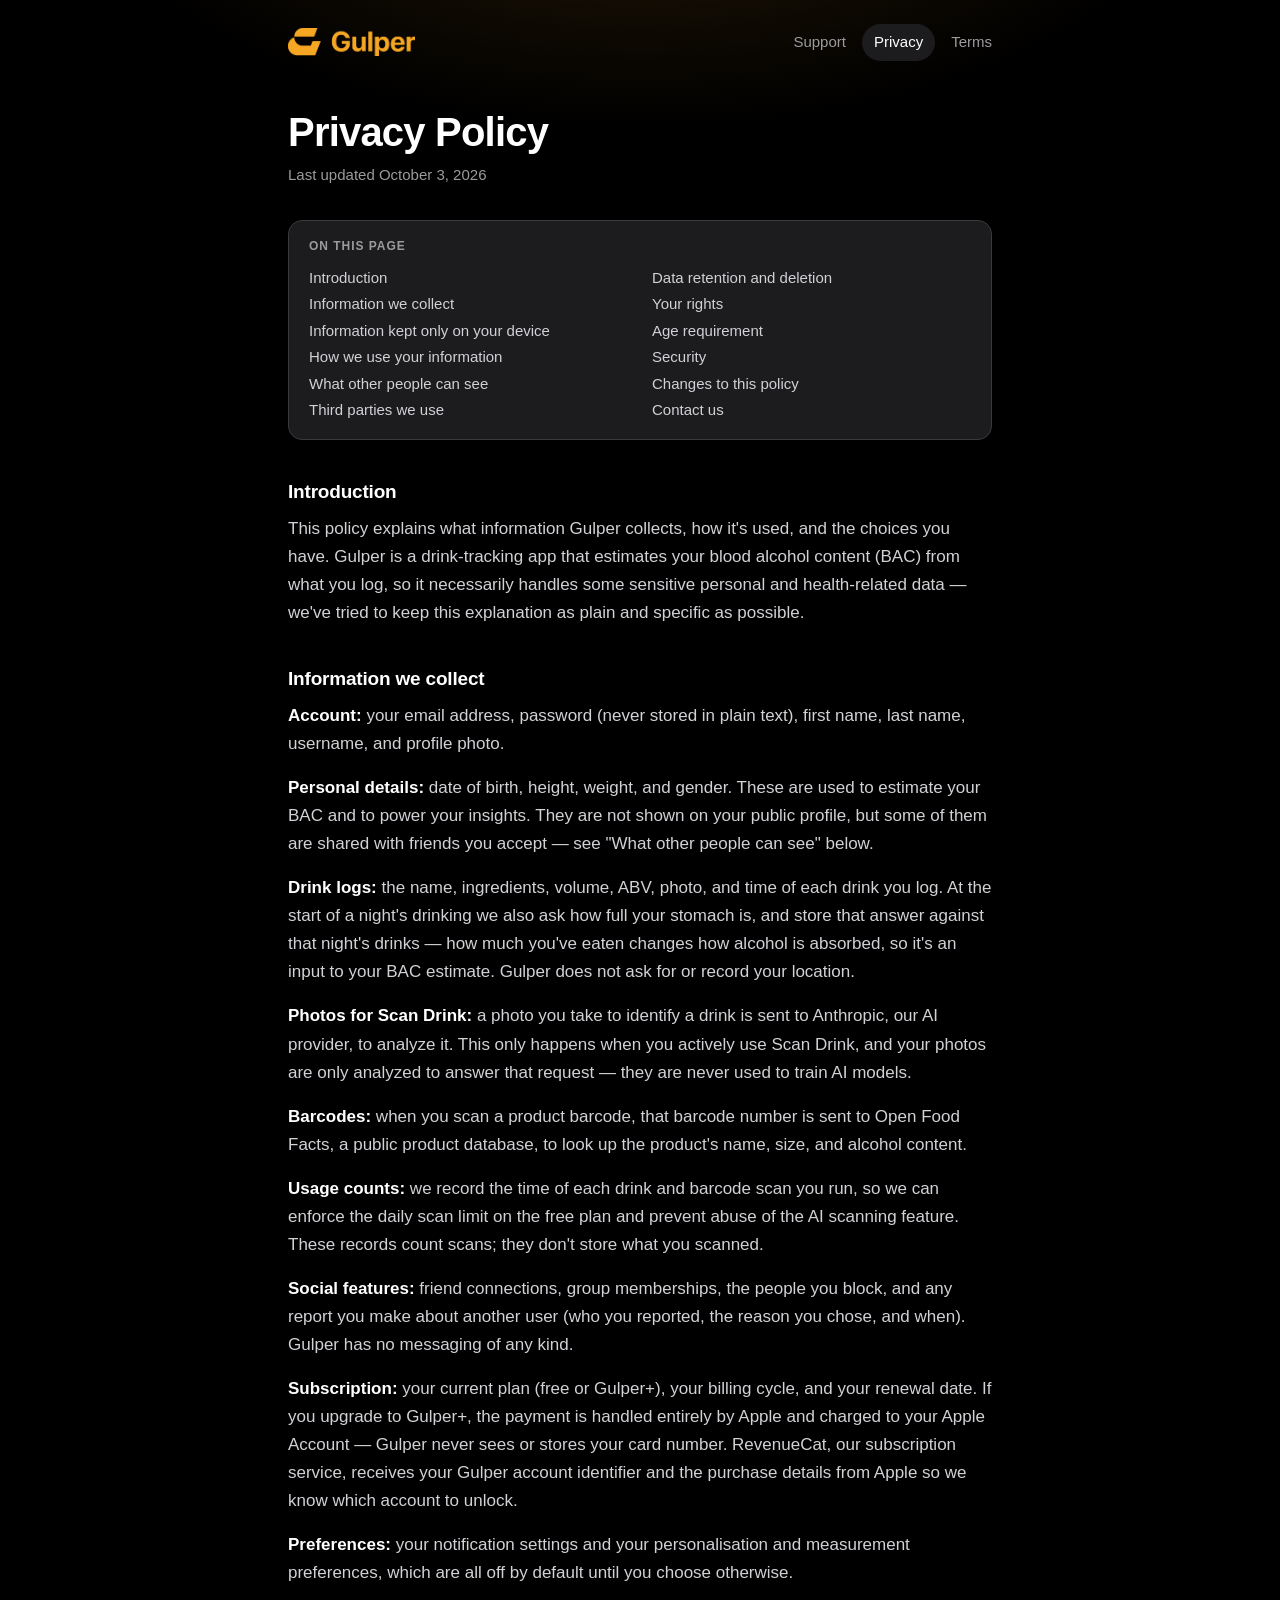
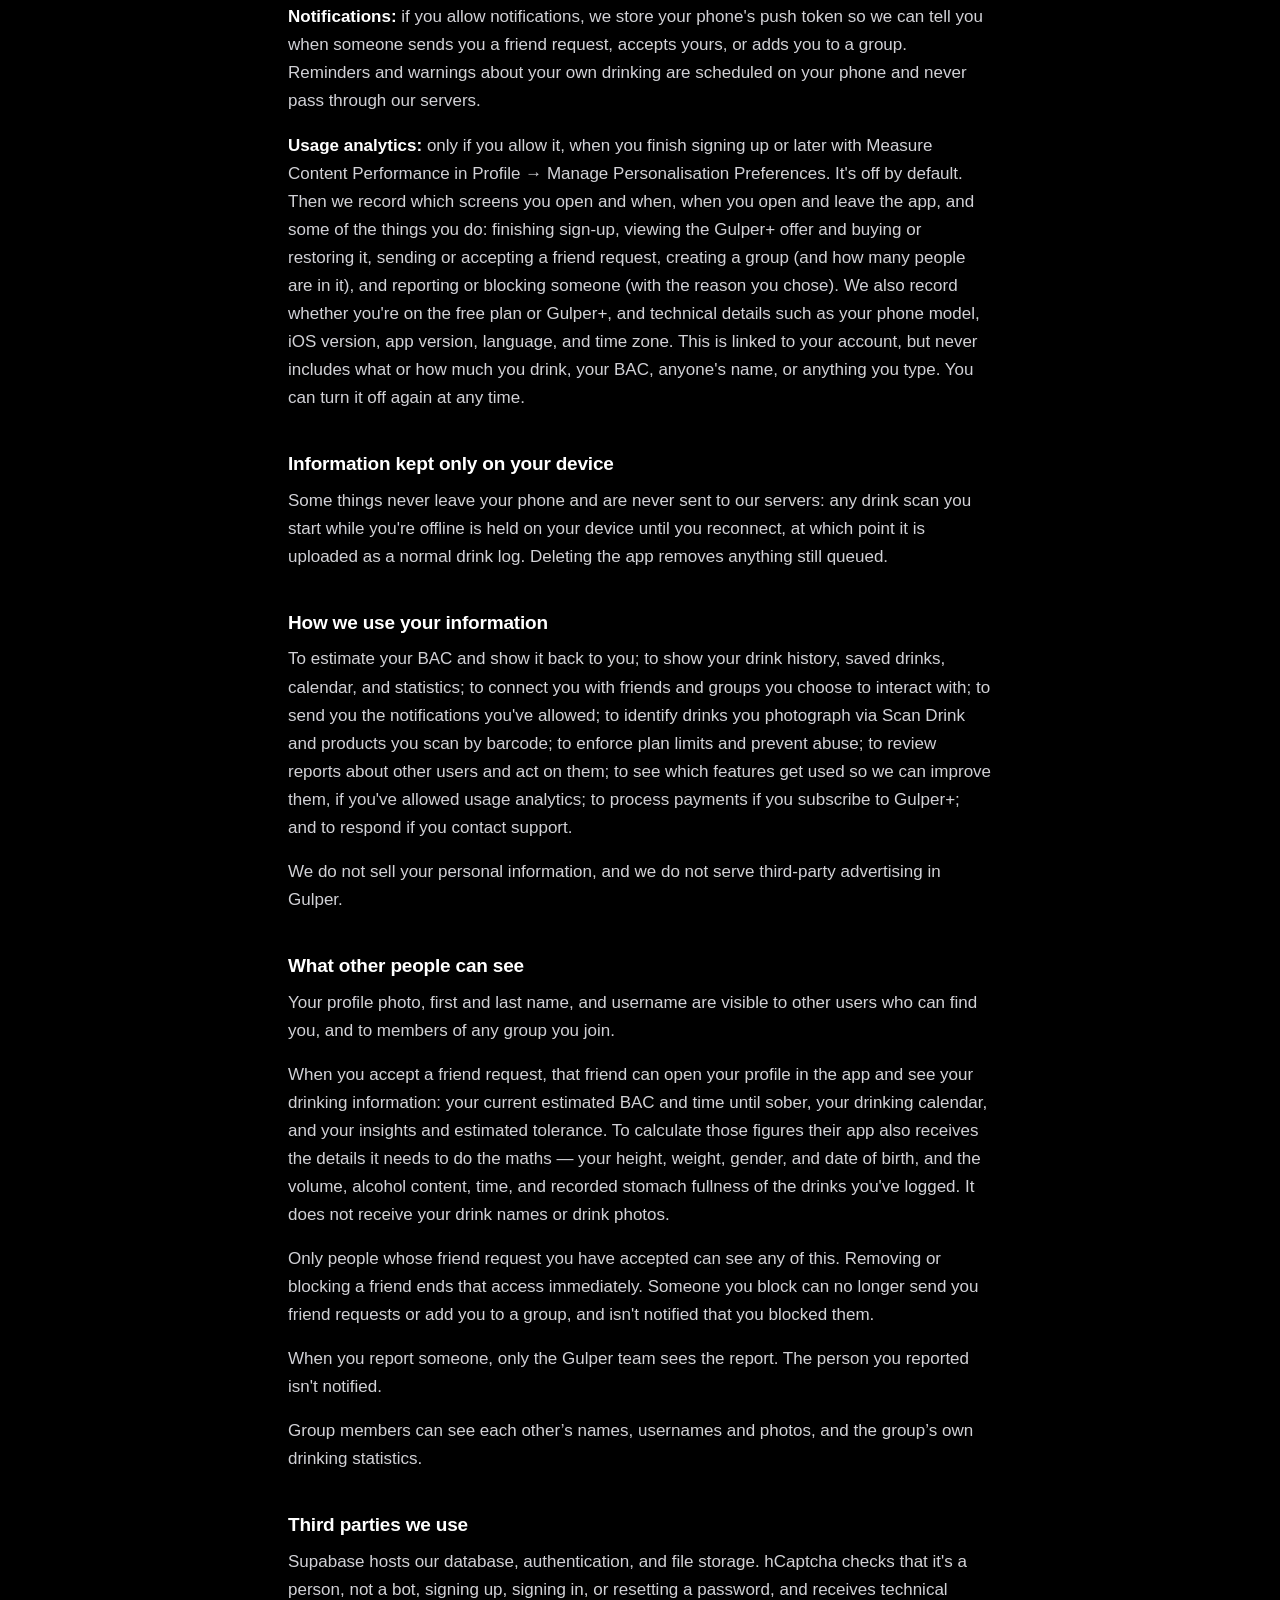
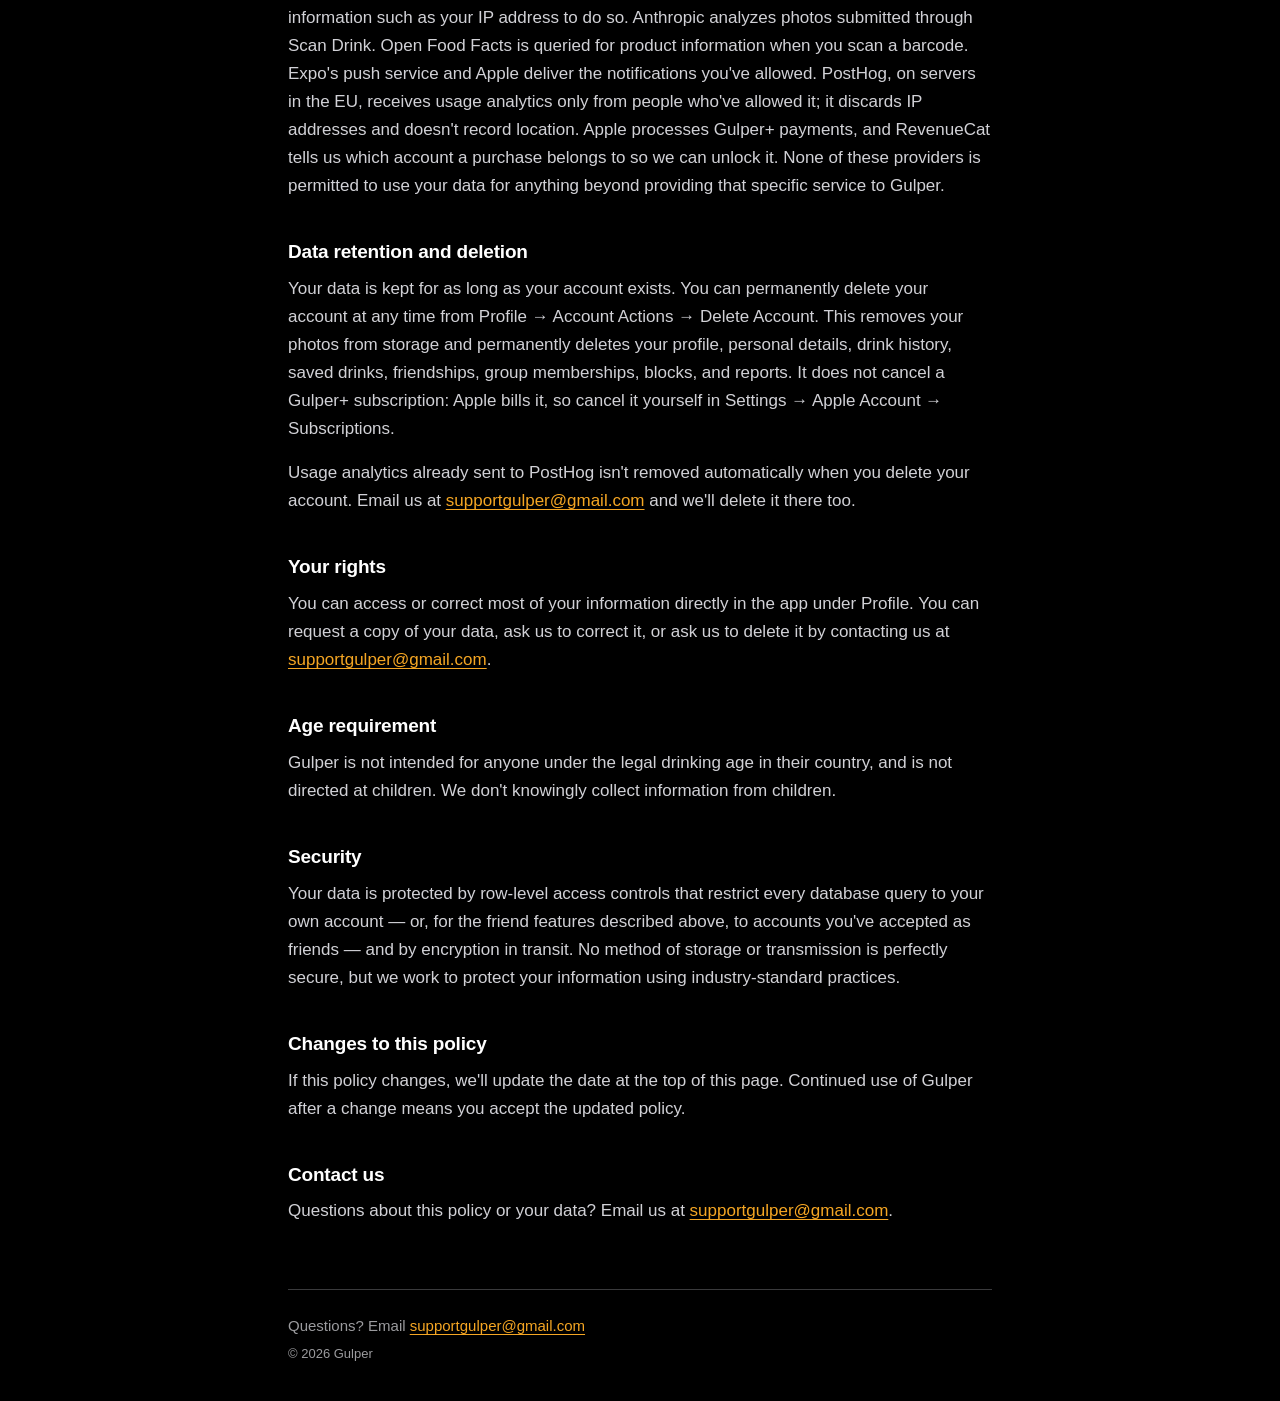
==== privacy/index.html @ 9ceb3e5b "List the usage analytics events in the privacy policy New accounts are now asked once, during sign-u" ====
<!doctype html>
<html lang="en">
<head>
<meta charset="utf-8">
<meta name="viewport" content="width=device-width, initial-scale=1, viewport-fit=cover">
<title>Privacy Policy · Gulper</title>
<meta name="description" content="What Gulper collects, how it's used, who can see it, and the choices you have.">
<meta name="theme-color" content="#000000">
<meta name="color-scheme" content="dark">
<link rel="icon" type="image/png" href="../assets/favicon.png">
<link rel="apple-touch-icon" href="../assets/icon.png">
<link rel="stylesheet" href="../style.css">
</head>
<body>
<header class="site-header">
  <a class="brand" href="../"><img src="../assets/logo-lockup.png" alt="Gulper" width="127" height="28"></a>
  <nav class="site-nav" aria-label="Gulper pages"><a href="../support/">Support</a><a href="../privacy/" aria-current="page">Privacy</a><a href="../terms/">Terms</a></nav>
</header>
<main>
<h1>Privacy Policy</h1>
<p class="updated">Last updated <time datetime="2026-10-03">October 3, 2026</time></p>
<nav class="toc" aria-label="On this page">
  <p class="toc-title">On this page</p>
  <ul>
      <li><a href="#introduction">Introduction</a></li>
      <li><a href="#information-we-collect">Information we collect</a></li>
      <li><a href="#information-kept-only-on-your-device">Information kept only on your device</a></li>
      <li><a href="#how-we-use-your-information">How we use your information</a></li>
      <li><a href="#what-other-people-can-see">What other people can see</a></li>
      <li><a href="#third-parties-we-use">Third parties we use</a></li>
      <li><a href="#data-retention-and-deletion">Data retention and deletion</a></li>
      <li><a href="#your-rights">Your rights</a></li>
      <li><a href="#age-requirement">Age requirement</a></li>
      <li><a href="#security">Security</a></li>
      <li><a href="#changes-to-this-policy">Changes to this policy</a></li>
      <li><a href="#contact-us">Contact us</a></li>
  </ul>
</nav>
<section id="introduction">
  <h2>Introduction</h2>
  <p>This policy explains what information Gulper collects, how it's used, and the choices you have. Gulper is a drink-tracking app that estimates your blood alcohol content (BAC) from what you log, so it necessarily handles some sensitive personal and health-related data — we've tried to keep this explanation as plain and specific as possible.</p>
</section>
<section id="information-we-collect">
  <h2>Information we collect</h2>
  <p><strong>Account:</strong> your email address, password (never stored in plain text), first name, last name, username, and profile photo.</p>
  <p><strong>Personal details:</strong> date of birth, height, weight, and gender. These are used to estimate your BAC and to power your insights. They are not shown on your public profile, but some of them are shared with friends you accept — see &quot;What other people can see&quot; below.</p>
  <p><strong>Drink logs:</strong> the name, ingredients, volume, ABV, photo, and time of each drink you log. At the start of a night's drinking we also ask how full your stomach is, and store that answer against that night's drinks — how much you've eaten changes how alcohol is absorbed, so it's an input to your BAC estimate. Gulper does not ask for or record your location.</p>
  <p><strong>Photos for Scan Drink:</strong> a photo you take to identify a drink is sent to Anthropic, our AI provider, to analyze it. This only happens when you actively use Scan Drink, and your photos are only analyzed to answer that request — they are never used to train AI models.</p>
  <p><strong>Barcodes:</strong> when you scan a product barcode, that barcode number is sent to Open Food Facts, a public product database, to look up the product's name, size, and alcohol content.</p>
  <p><strong>Usage counts:</strong> we record the time of each drink and barcode scan you run, so we can enforce the daily scan limit on the free plan and prevent abuse of the AI scanning feature. These records count scans; they don't store what you scanned.</p>
  <p><strong>Social features:</strong> friend connections, group memberships, the people you block, and any report you make about another user (who you reported, the reason you chose, and when). Gulper has no messaging of any kind.</p>
  <p><strong>Subscription:</strong> your current plan (free or Gulper+), your billing cycle, and your renewal date. If you upgrade to Gulper+, the payment is handled entirely by Apple and charged to your Apple Account — Gulper never sees or stores your card number. RevenueCat, our subscription service, receives your Gulper account identifier and the purchase details from Apple so we know which account to unlock.</p>
  <p><strong>Preferences:</strong> your notification settings and your personalisation and measurement preferences, which are all off by default until you choose otherwise.</p>
  <p><strong>Notifications:</strong> if you allow notifications, we store your phone's push token so we can tell you when someone sends you a friend request, accepts yours, or adds you to a group. Reminders and warnings about your own drinking are scheduled on your phone and never pass through our servers.</p>
  <p><strong>Usage analytics:</strong> only if you allow it, when you finish signing up or later with Measure Content Performance in Profile → Manage Personalisation Preferences. It's off by default. Then we record which screens you open and when, when you open and leave the app, and some of the things you do: finishing sign-up, viewing the Gulper+ offer and buying or restoring it, sending or accepting a friend request, creating a group (and how many people are in it), and reporting or blocking someone (with the reason you chose). We also record whether you're on the free plan or Gulper+, and technical details such as your phone model, iOS version, app version, language, and time zone. This is linked to your account, but never includes what or how much you drink, your BAC, anyone's name, or anything you type. You can turn it off again at any time.</p>
</section>
<section id="information-kept-only-on-your-device">
  <h2>Information kept only on your device</h2>
  <p>Some things never leave your phone and are never sent to our servers: any drink scan you start while you're offline is held on your device until you reconnect, at which point it is uploaded as a normal drink log. Deleting the app removes anything still queued.</p>
</section>
<section id="how-we-use-your-information">
  <h2>How we use your information</h2>
  <p>To estimate your BAC and show it back to you; to show your drink history, saved drinks, calendar, and statistics; to connect you with friends and groups you choose to interact with; to send you the notifications you've allowed; to identify drinks you photograph via Scan Drink and products you scan by barcode; to enforce plan limits and prevent abuse; to review reports about other users and act on them; to see which features get used so we can improve them, if you've allowed usage analytics; to process payments if you subscribe to Gulper+; and to respond if you contact support.</p>
  <p>We do not sell your personal information, and we do not serve third-party advertising in Gulper.</p>
</section>
<section id="what-other-people-can-see">
  <h2>What other people can see</h2>
  <p>Your profile photo, first and last name, and username are visible to other users who can find you, and to members of any group you join.</p>
  <p>When you accept a friend request, that friend can open your profile in the app and see your drinking information: your current estimated BAC and time until sober, your drinking calendar, and your insights and estimated tolerance. To calculate those figures their app also receives the details it needs to do the maths — your height, weight, gender, and date of birth, and the volume, alcohol content, time, and recorded stomach fullness of the drinks you've logged. It does not receive your drink names or drink photos.</p>
  <p>Only people whose friend request you have accepted can see any of this. Removing or blocking a friend ends that access immediately. Someone you block can no longer send you friend requests or add you to a group, and isn't notified that you blocked them.</p>
  <p>When you report someone, only the Gulper team sees the report. The person you reported isn't notified.</p>
  <p>Group members can see each other’s names, usernames and photos, and the group’s own drinking statistics.</p>
</section>
<section id="third-parties-we-use">
  <h2>Third parties we use</h2>
  <p>Supabase hosts our database, authentication, and file storage. hCaptcha checks that it's a person, not a bot, signing up, signing in, or resetting a password, and receives technical information such as your IP address to do so. Anthropic analyzes photos submitted through Scan Drink. Open Food Facts is queried for product information when you scan a barcode. Expo's push service and Apple deliver the notifications you've allowed. PostHog, on servers in the EU, receives usage analytics only from people who've allowed it; it discards IP addresses and doesn't record location. Apple processes Gulper+ payments, and RevenueCat tells us which account a purchase belongs to so we can unlock it. None of these providers is permitted to use your data for anything beyond providing that specific service to Gulper.</p>
</section>
<section id="data-retention-and-deletion">
  <h2>Data retention and deletion</h2>
  <p>Your data is kept for as long as your account exists. You can permanently delete your account at any time from Profile → Account Actions → Delete Account. This removes your photos from storage and permanently deletes your profile, personal details, drink history, saved drinks, friendships, group memberships, blocks, and reports. It does not cancel a Gulper+ subscription: Apple bills it, so cancel it yourself in Settings → Apple Account → Subscriptions.</p>
  <p>Usage analytics already sent to PostHog isn't removed automatically when you delete your account. Email us at <a href="mailto:supportgulper@gmail.com">supportgulper@gmail.com</a> and we'll delete it there too.</p>
</section>
<section id="your-rights">
  <h2>Your rights</h2>
  <p>You can access or correct most of your information directly in the app under Profile. You can request a copy of your data, ask us to correct it, or ask us to delete it by contacting us at <a href="mailto:supportgulper@gmail.com">supportgulper@gmail.com</a>.</p>
</section>
<section id="age-requirement">
  <h2>Age requirement</h2>
  <p>Gulper is not intended for anyone under the legal drinking age in their country, and is not directed at children. We don't knowingly collect information from children.</p>
</section>
<section id="security">
  <h2>Security</h2>
  <p>Your data is protected by row-level access controls that restrict every database query to your own account — or, for the friend features described above, to accounts you've accepted as friends — and by encryption in transit. No method of storage or transmission is perfectly secure, but we work to protect your information using industry-standard practices.</p>
</section>
<section id="changes-to-this-policy">
  <h2>Changes to this policy</h2>
  <p>If this policy changes, we'll update the date at the top of this page. Continued use of Gulper after a change means you accept the updated policy.</p>
</section>
<section id="contact-us">
  <h2>Contact us</h2>
  <p>Questions about this policy or your data? Email us at <a href="mailto:supportgulper@gmail.com">supportgulper@gmail.com</a>.</p>
</section>
</main>
<footer class="site-footer">
  <p>Questions? Email <a href="mailto:supportgulper@gmail.com">supportgulper@gmail.com</a></p>
  <p class="fine">© 2026 Gulper</p>
</footer>
</body>
</html>
---- style.css ----
/* Gulper's palette, from src/theme/colors.ts. Dark only, like the app. */
:root {
  color-scheme: dark;
  --bg: #000000;
  --surface: #1c1c1e;
  --border: #3a3a3c;
  --text: #ffffff;
  --body: #d1d1d6;
  --muted: #9b9b9e;
  --accent: #f5a623;
  --accent-pressed: #db9012;
  --on-accent: #000000;
  --glow: rgba(245, 166, 35, 0.16);
  --radius: 14px;
  --sans: -apple-system, BlinkMacSystemFont, "SF Pro Text", "Segoe UI", Roboto, "Helvetica Neue", Arial, sans-serif;
}

*, *::before, *::after { box-sizing: border-box; }

html { -webkit-text-size-adjust: 100%; scroll-padding-top: 1.5rem; }

body {
  margin: 0;
  padding-inline: max(20px, env(safe-area-inset-left)) max(20px, env(safe-area-inset-right));
  background: radial-gradient(52rem 26rem at 50% -10rem, var(--glow), transparent 70%) no-repeat, var(--bg);
  color: var(--body);
  font-family: var(--sans);
  font-size: 1.0625rem;
  line-height: 1.65;
}

.site-header, main, .site-footer { max-width: 44rem; margin-inline: auto; }

.site-header {
  display: flex;
  flex-wrap: wrap;
  align-items: center;
  justify-content: space-between;
  gap: 0.75rem 1.5rem;
  padding-block: max(1.5rem, env(safe-area-inset-top)) 1rem;
}
.brand { display: inline-flex; border-radius: 6px; }
.brand img { display: block; height: 28px; width: auto; }
/* Pulled out by the links' own padding, so their text lines up with the
   logo when the menu wraps under it, and with the right edge when it doesn't. */
.site-nav { display: flex; gap: 0.25rem; margin-inline: -0.75rem; }
.site-nav a {
  color: var(--muted);
  font-size: 0.9375rem;
  font-weight: 500;
  text-decoration: none;
  padding: 0.375rem 0.75rem;
  border-radius: 999px;
}
.site-nav a:hover { color: var(--text); }
.site-nav a[aria-current="page"] { color: var(--text); background: var(--surface); }

main { padding-block: 2rem 3rem; }

h1, h2 { color: var(--text); text-wrap: balance; }
h1 { font-size: clamp(2rem, 7vw, 2.5rem); line-height: 1.15; letter-spacing: -0.02em; font-weight: 700; margin: 0 0 0.5rem; }
h2 { font-size: 1.1875rem; line-height: 1.3; letter-spacing: -0.01em; font-weight: 650; margin: 2.5rem 0 0.625rem; }
p { margin: 0 0 1rem; }
strong { color: var(--text); font-weight: 600; }
a { color: var(--accent); text-decoration-thickness: 1px; text-underline-offset: 0.18em; }
a:hover { text-decoration-thickness: 2px; }
:focus-visible { outline: 2px solid var(--accent); outline-offset: 3px; border-radius: 6px; }

.updated, .intro { color: var(--muted); font-size: 0.9375rem; margin-bottom: 2rem; }
.intro { font-size: 1.0625rem; margin-bottom: 0; }

.toc {
  background: var(--surface);
  border: 1px solid var(--border);
  border-radius: var(--radius);
  padding: 1rem 1.25rem;
}
.toc-title {
  color: var(--muted);
  font-size: 0.75rem;
  font-weight: 600;
  letter-spacing: 0.08em;
  text-transform: uppercase;
  margin: 0 0 0.5rem;
}
.toc ul { list-style: none; margin: 0; padding: 0; columns: 2 14rem; column-gap: 1.5rem; }
.toc li { break-inside: avoid; padding-block: 0.15rem; font-size: 0.9375rem; line-height: 1.45; }
.toc a { color: var(--body); text-decoration: none; }
.toc a:hover { color: var(--accent); }

.contact {
  display: flex;
  flex-wrap: wrap;
  align-items: center;
  justify-content: space-between;
  gap: 1rem;
  background: var(--surface);
  border: 1px solid var(--border);
  border-radius: var(--radius);
  padding: 1.25rem;
  margin-block: 1.5rem 0.5rem;
}
.contact p { margin: 0; overflow-wrap: anywhere; }
.contact-hint { color: var(--muted); font-size: 0.9375rem; }
.button {
  display: inline-block;
  background: var(--accent);
  color: var(--on-accent);
  font-weight: 600;
  text-decoration: none;
  padding: 0.75rem 1.5rem;
  border-radius: 999px;
}
.button:hover { background: var(--accent-pressed); }

.home { padding-top: 1.5rem; }
.app-icon {
  display: block;
  width: 88px;
  height: 88px;
  border-radius: 20px;
  margin-bottom: 1.25rem;
  box-shadow: 0 0 0 1px var(--border), 0 16px 48px -16px rgba(245, 166, 35, 0.5);
}
.lede { font-size: 1.1875rem; max-width: 32rem; margin-bottom: 2rem; }
.cards { list-style: none; margin: 0; padding: 0; display: grid; gap: 0.75rem; }
.cards a {
  display: flex;
  align-items: center;
  justify-content: space-between;
  gap: 1rem;
  background: var(--surface);
  border: 1px solid var(--border);
  border-radius: var(--radius);
  padding: 1rem 1.25rem;
  text-decoration: none;
}
.cards a:hover { border-color: var(--accent); }
.card-title { display: block; color: var(--text); font-weight: 600; }
.card-text { display: block; color: var(--muted); font-size: 0.9375rem; }
.chevron { color: var(--muted); font-size: 1.5rem; line-height: 1; }

.site-footer {
  border-top: 1px solid var(--border);
  color: var(--muted);
  font-size: 0.9375rem;
  padding-block: 1.5rem max(2rem, env(safe-area-inset-bottom));
}
.site-footer p { margin: 0 0 0.25rem; }
.fine { font-size: 0.8125rem; }

@media print {
  body { background: #fff; color: #000; }
  .site-nav, .toc, .button { display: none; }
  h1, h2, strong { color: #000; }
  a { color: #000; }
}
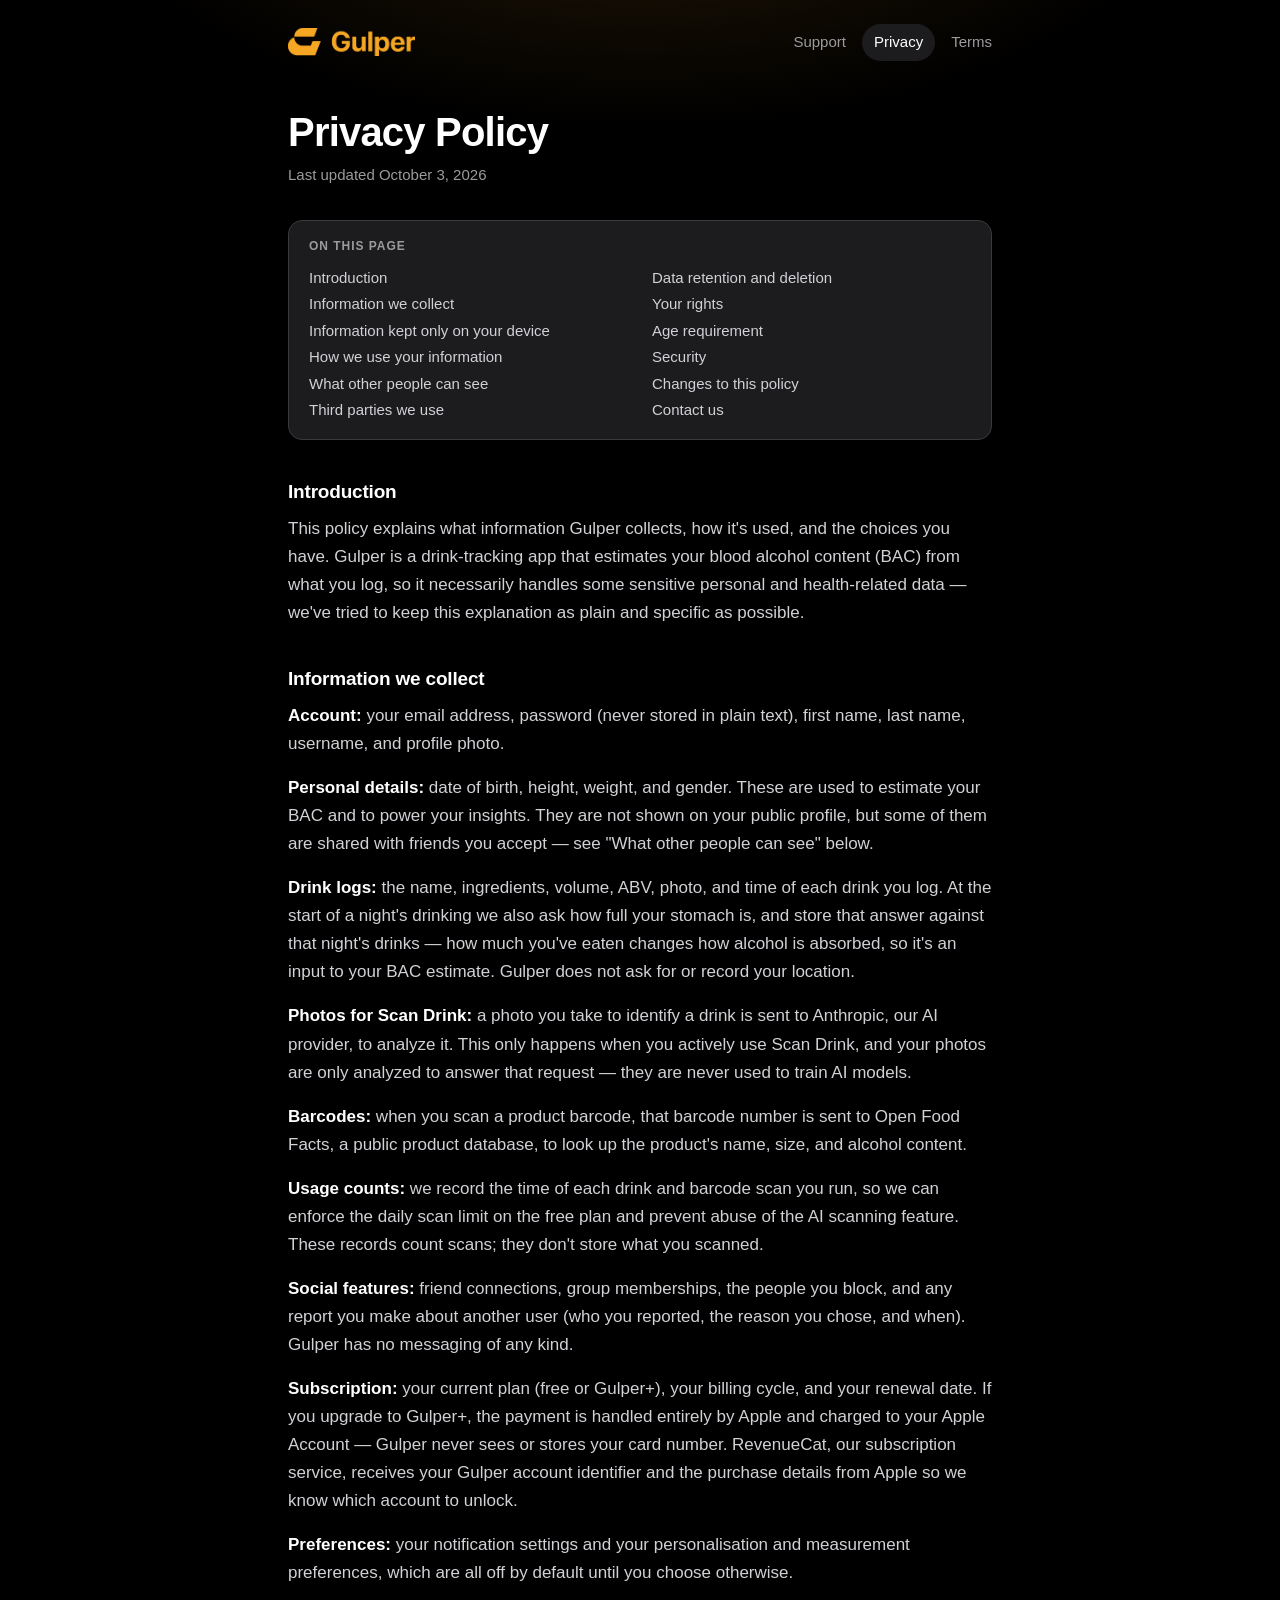
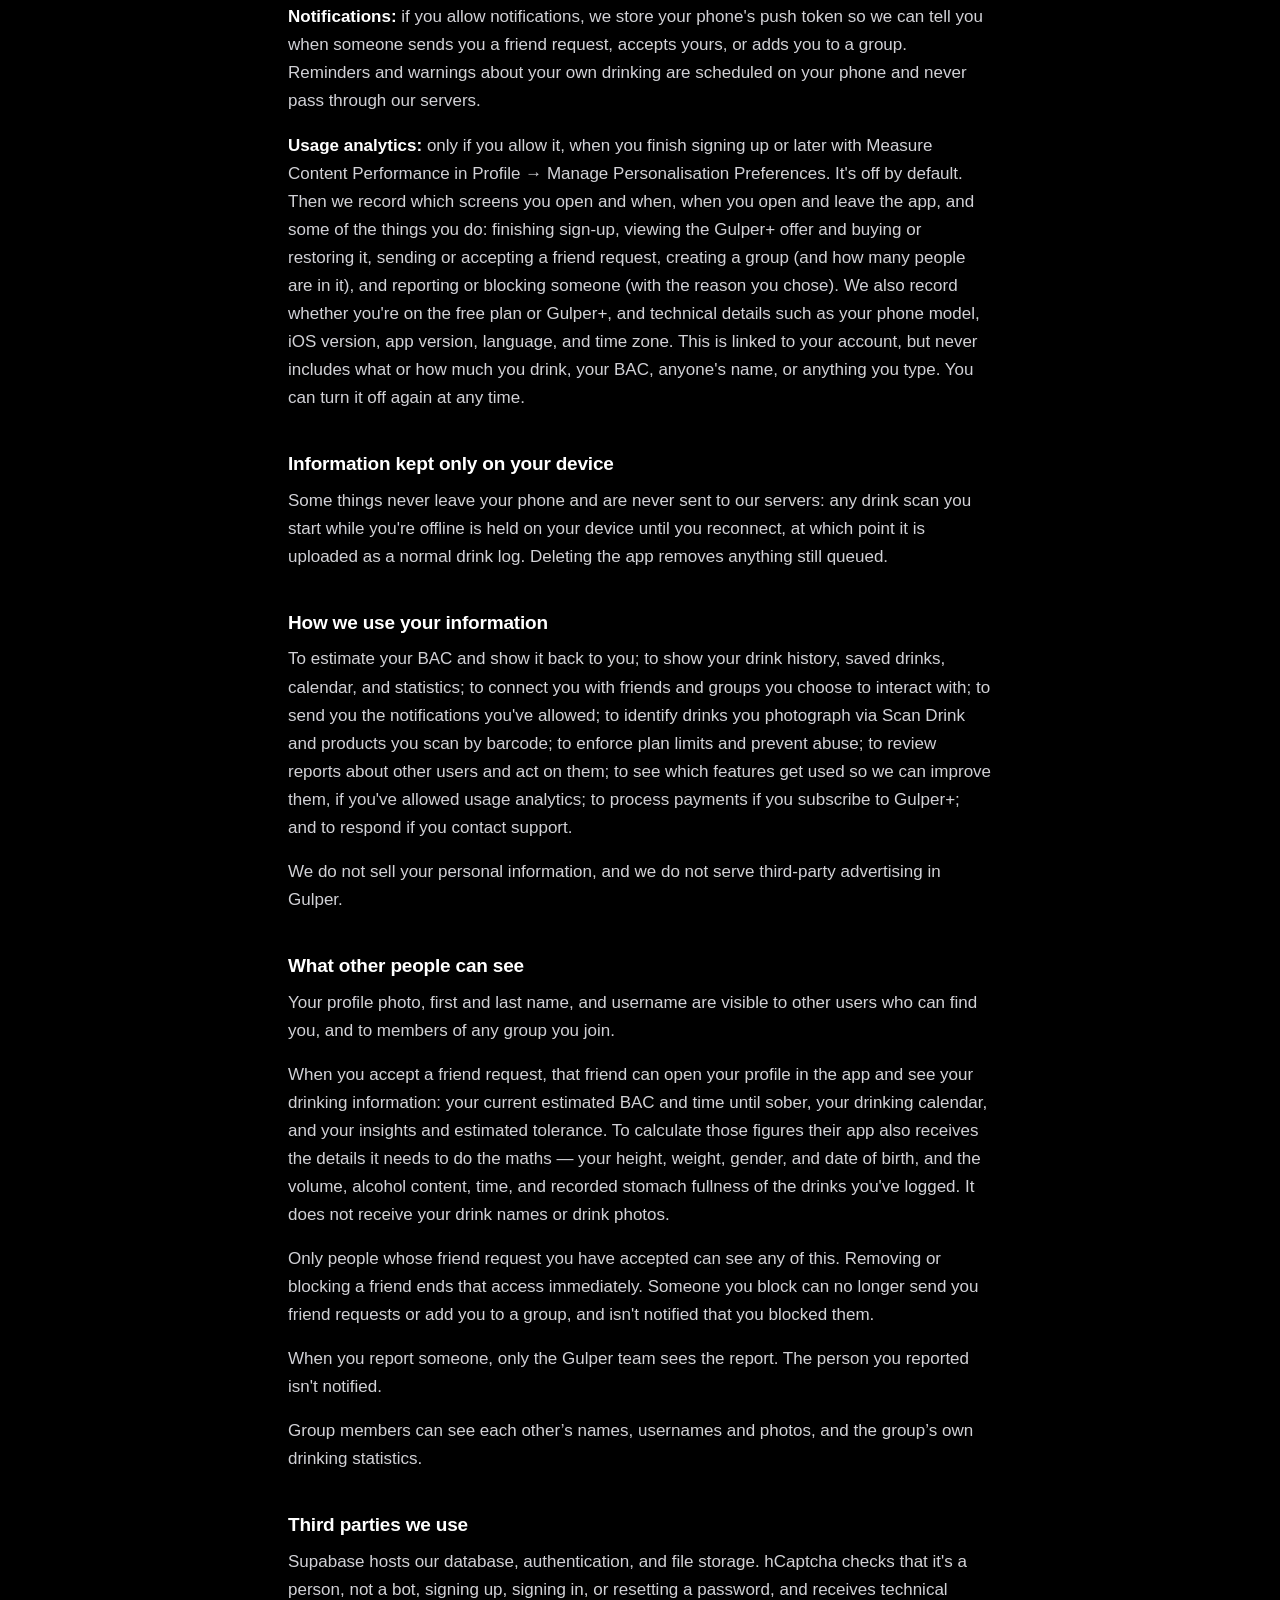
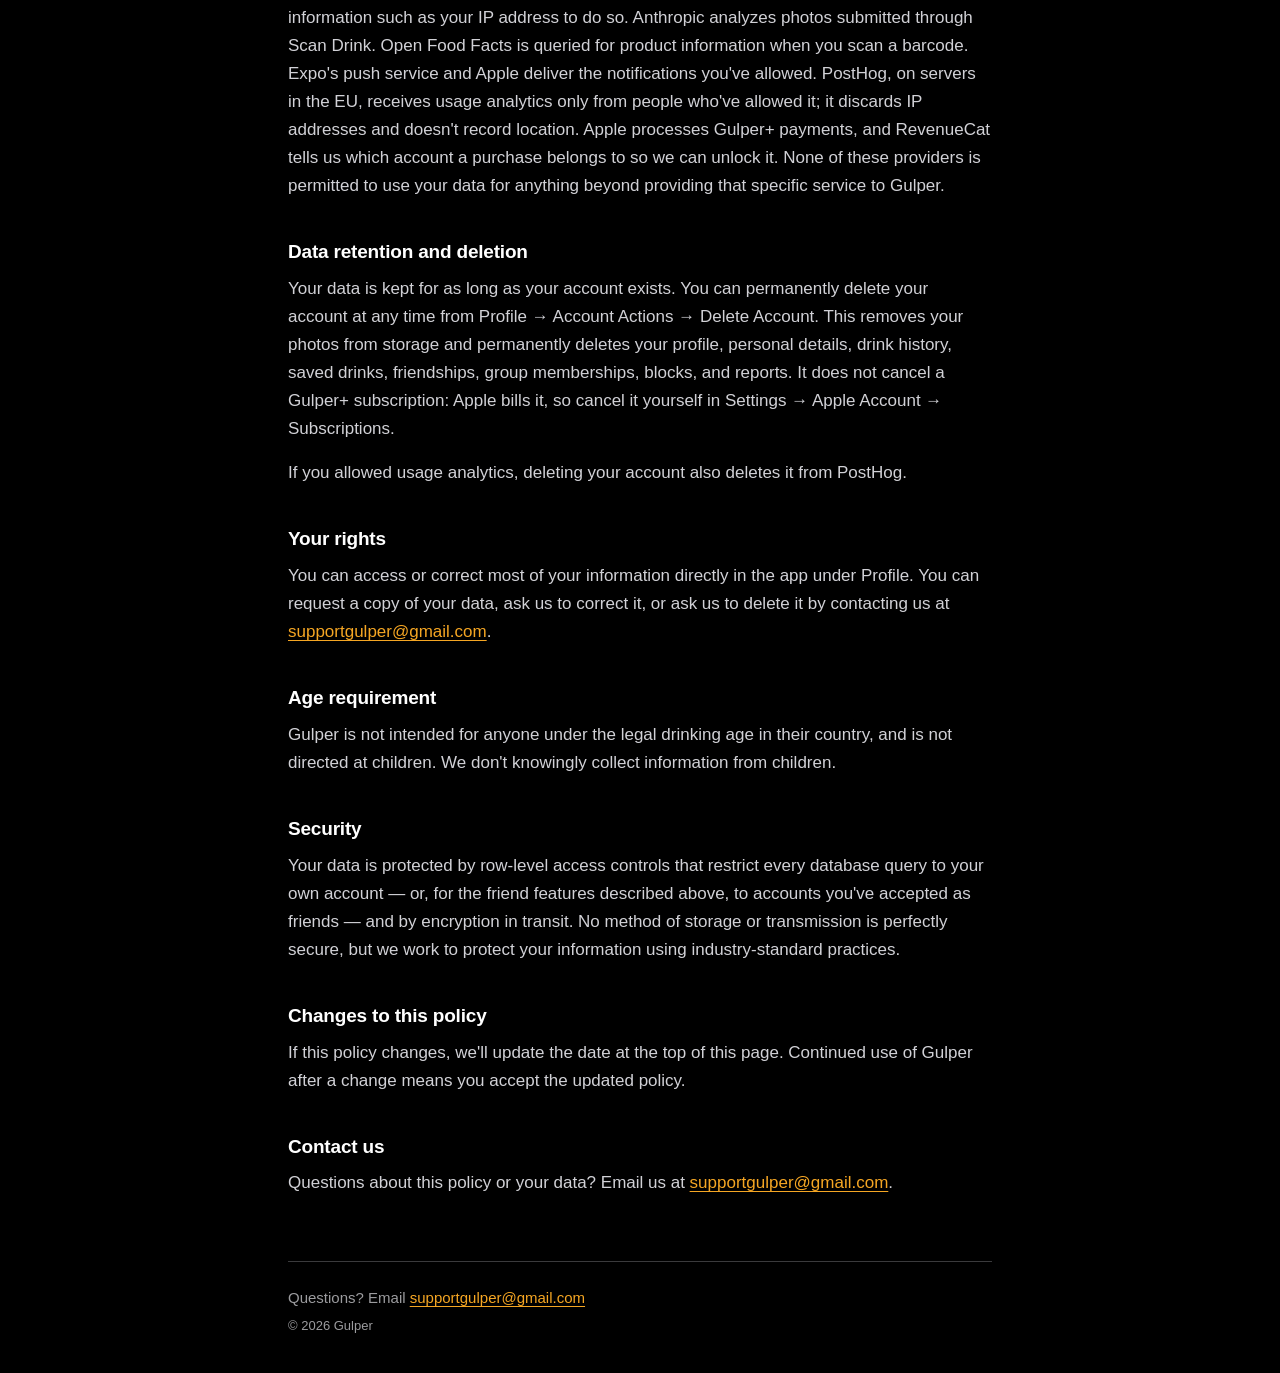
==== commit 0f9c0160: "Say that deleting an account deletes its usage analytics Account deletion now removes the person fro" ====
--- a/privacy/index.html
+++ b/privacy/index.html
@@ -78,7 +78,7 @@
 <section id="data-retention-and-deletion">
   <h2>Data retention and deletion</h2>
   <p>Your data is kept for as long as your account exists. You can permanently delete your account at any time from Profile → Account Actions → Delete Account. This removes your photos from storage and permanently deletes your profile, personal details, drink history, saved drinks, friendships, group memberships, blocks, and reports. It does not cancel a Gulper+ subscription: Apple bills it, so cancel it yourself in Settings → Apple Account → Subscriptions.</p>
-  <p>Usage analytics already sent to PostHog isn't removed automatically when you delete your account. Email us at <a href="mailto:supportgulper@gmail.com">supportgulper@gmail.com</a> and we'll delete it there too.</p>
+  <p>If you allowed usage analytics, deleting your account also deletes it from PostHog.</p>
 </section>
 <section id="your-rights">
   <h2>Your rights</h2>
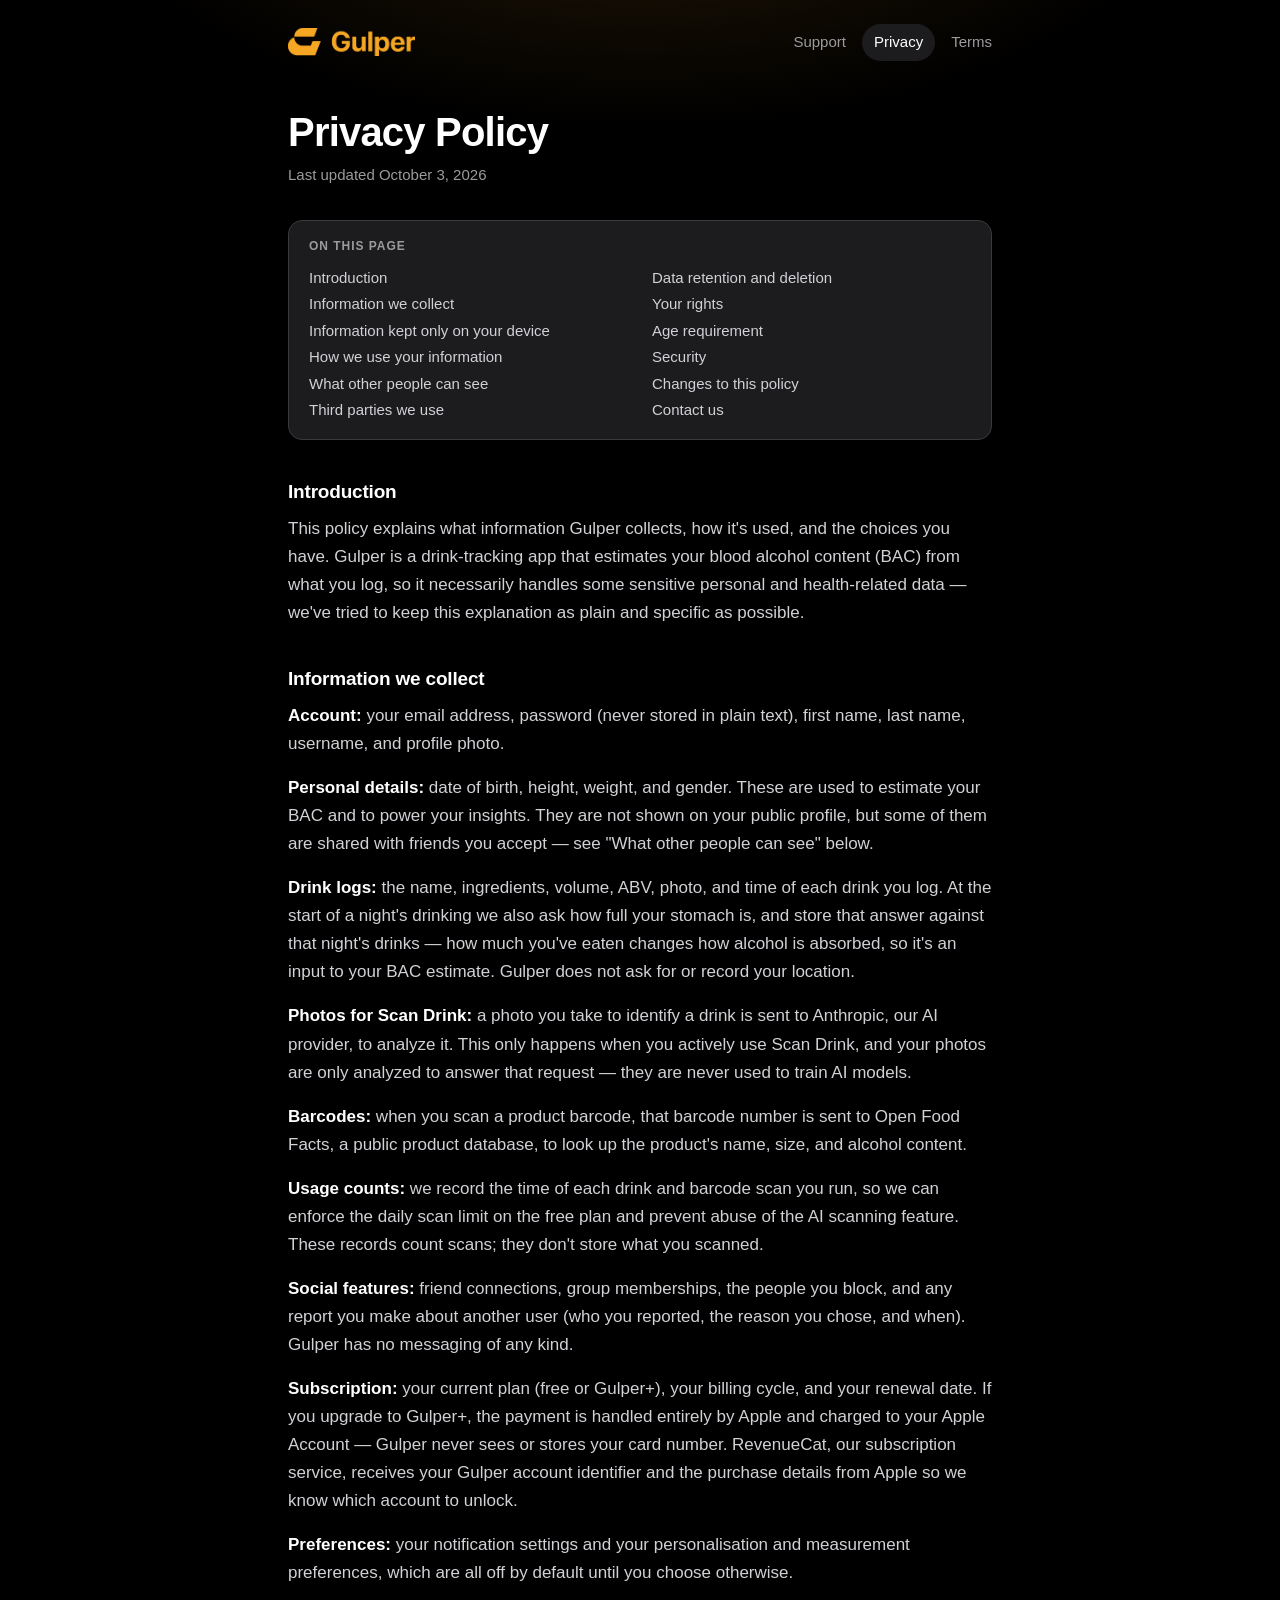
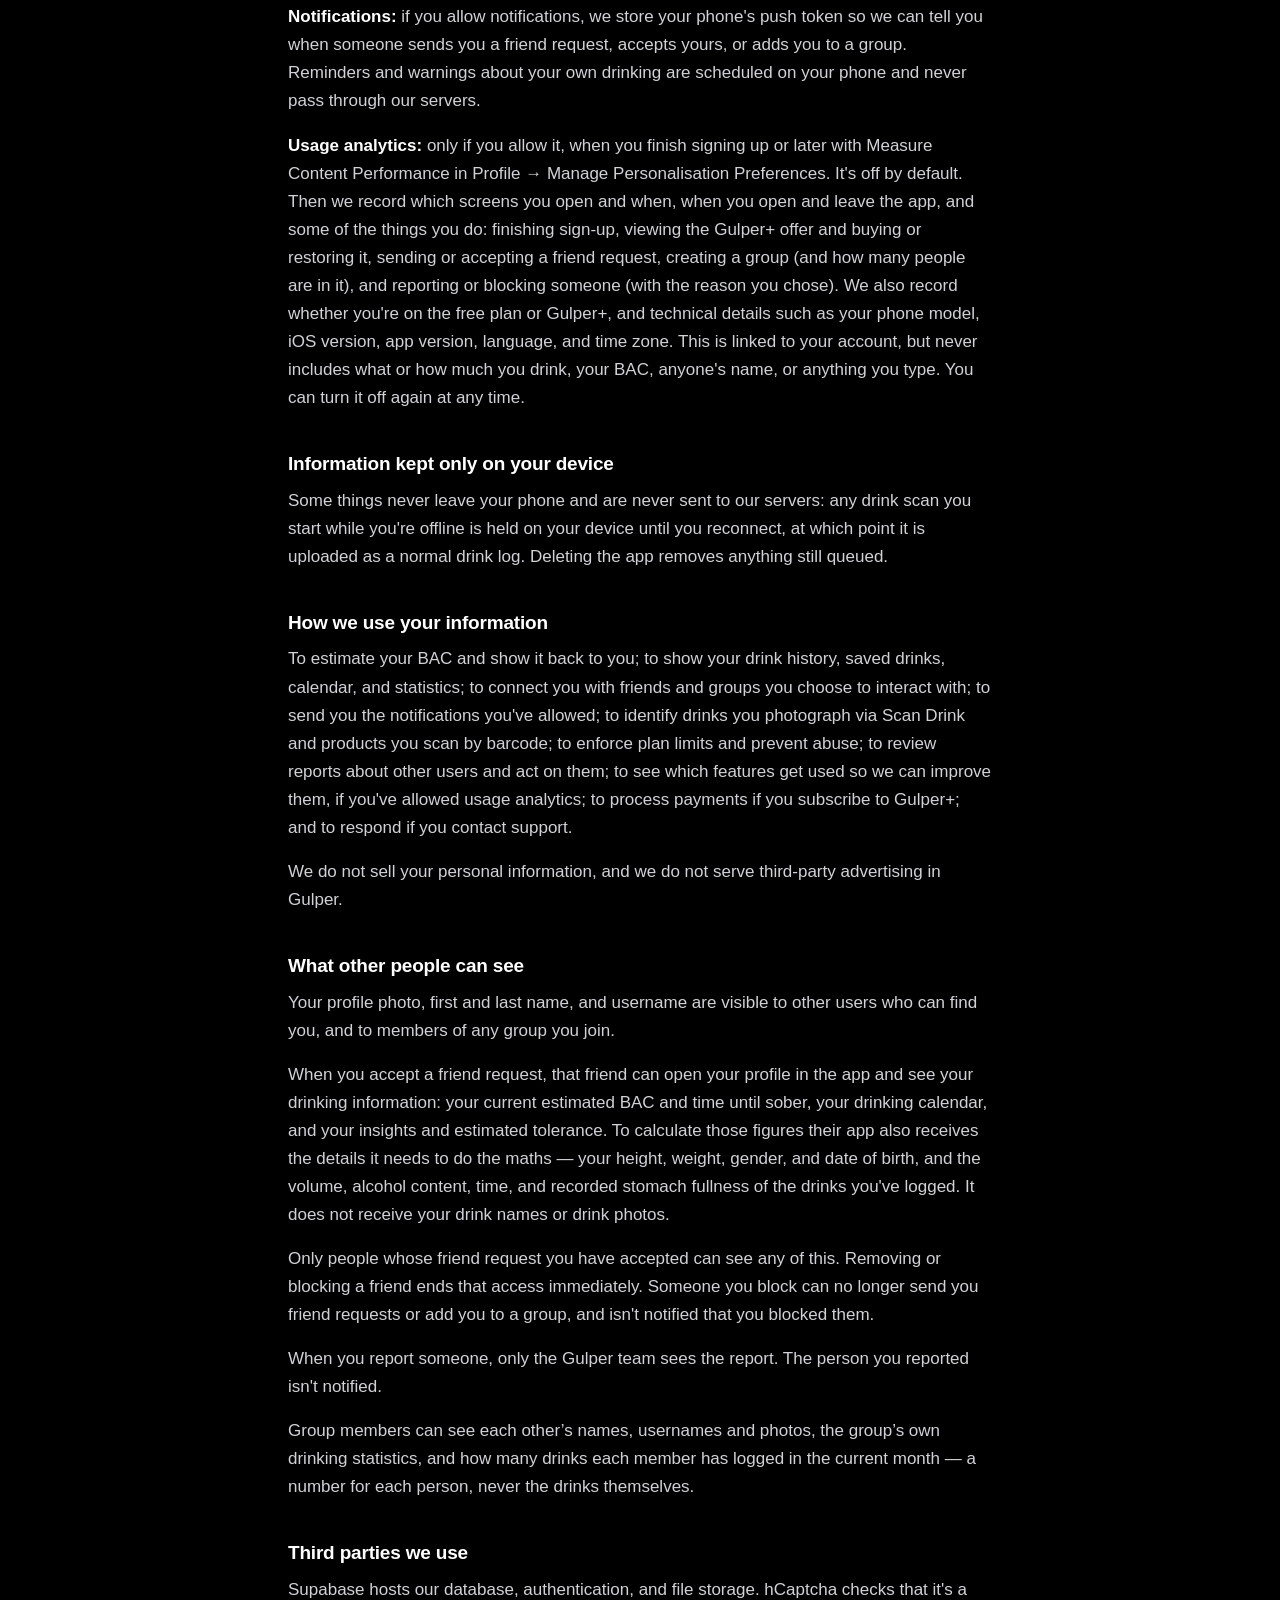
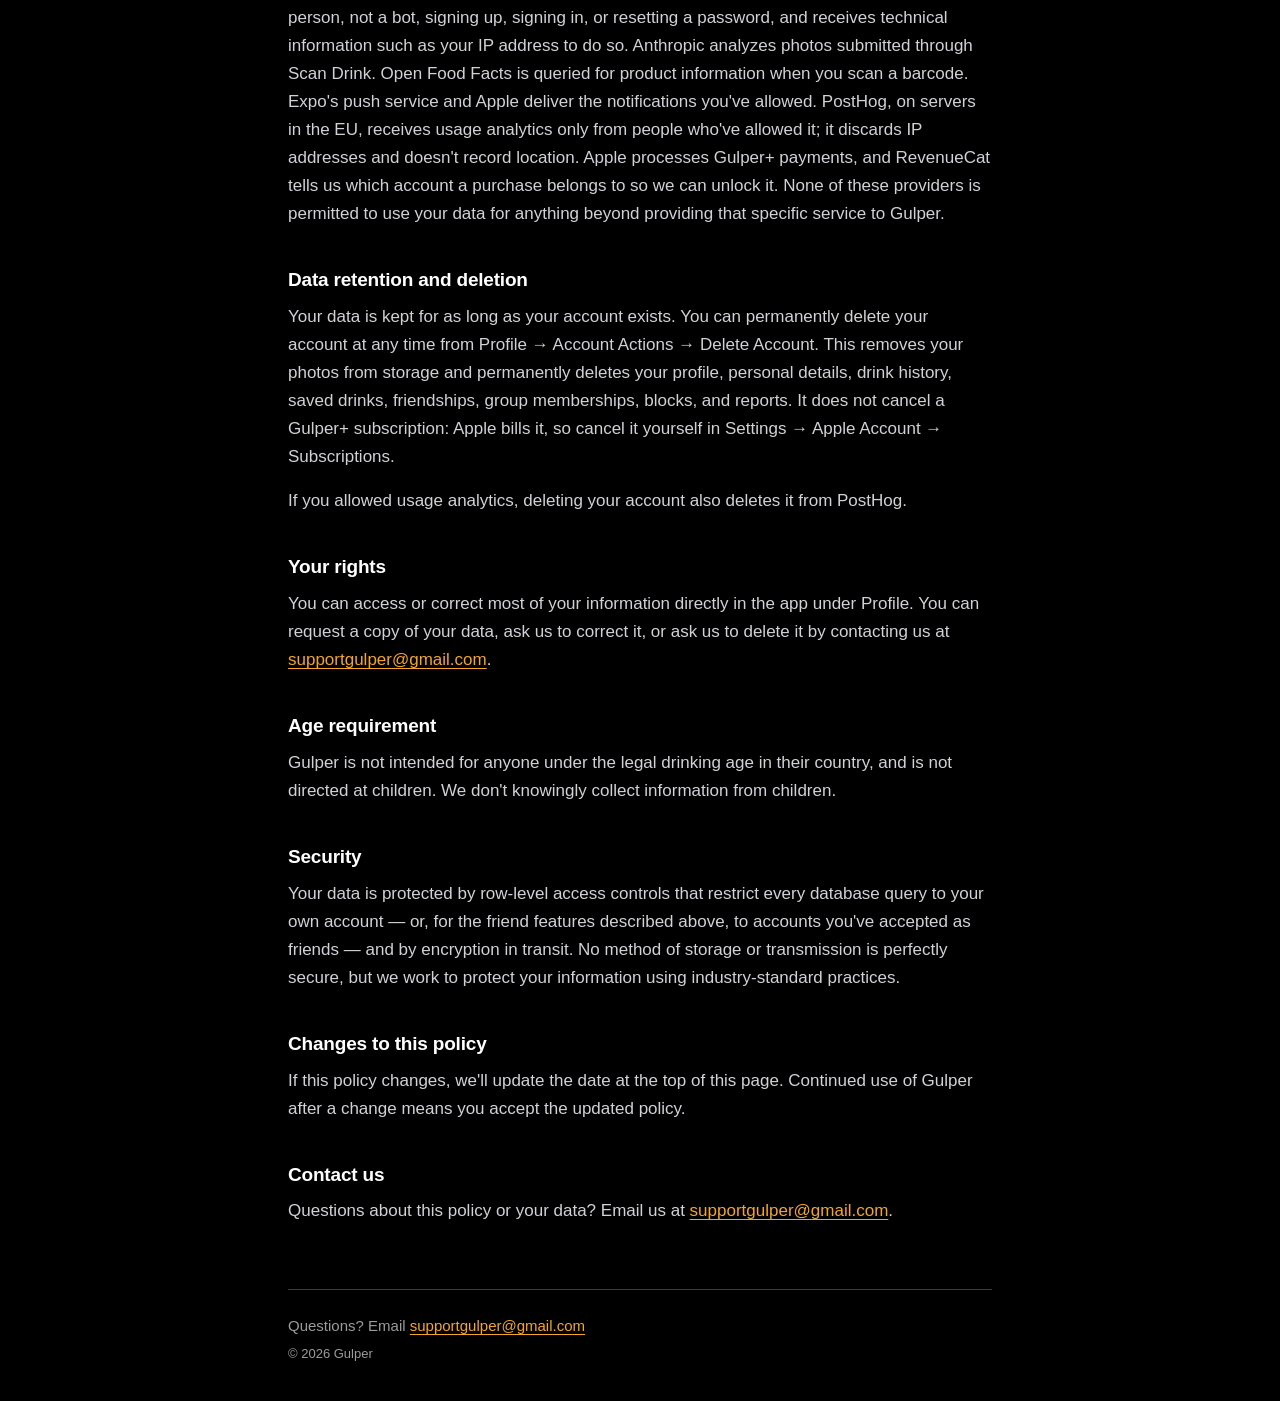
==== commit b190a6bf: "Say that group members see each other's monthly drink count Co-Authored-By: Claude Opus 5.5 <noreply" ====
--- a/privacy/index.html
+++ b/privacy/index.html
@@ -69,7 +69,7 @@
   <p>When you accept a friend request, that friend can open your profile in the app and see your drinking information: your current estimated BAC and time until sober, your drinking calendar, and your insights and estimated tolerance. To calculate those figures their app also receives the details it needs to do the maths — your height, weight, gender, and date of birth, and the volume, alcohol content, time, and recorded stomach fullness of the drinks you've logged. It does not receive your drink names or drink photos.</p>
   <p>Only people whose friend request you have accepted can see any of this. Removing or blocking a friend ends that access immediately. Someone you block can no longer send you friend requests or add you to a group, and isn't notified that you blocked them.</p>
   <p>When you report someone, only the Gulper team sees the report. The person you reported isn't notified.</p>
-  <p>Group members can see each other’s names, usernames and photos, and the group’s own drinking statistics.</p>
+  <p>Group members can see each other’s names, usernames and photos, the group’s own drinking statistics, and how many drinks each member has logged in the current month — a number for each person, never the drinks themselves.</p>
 </section>
 <section id="third-parties-we-use">
   <h2>Third parties we use</h2>
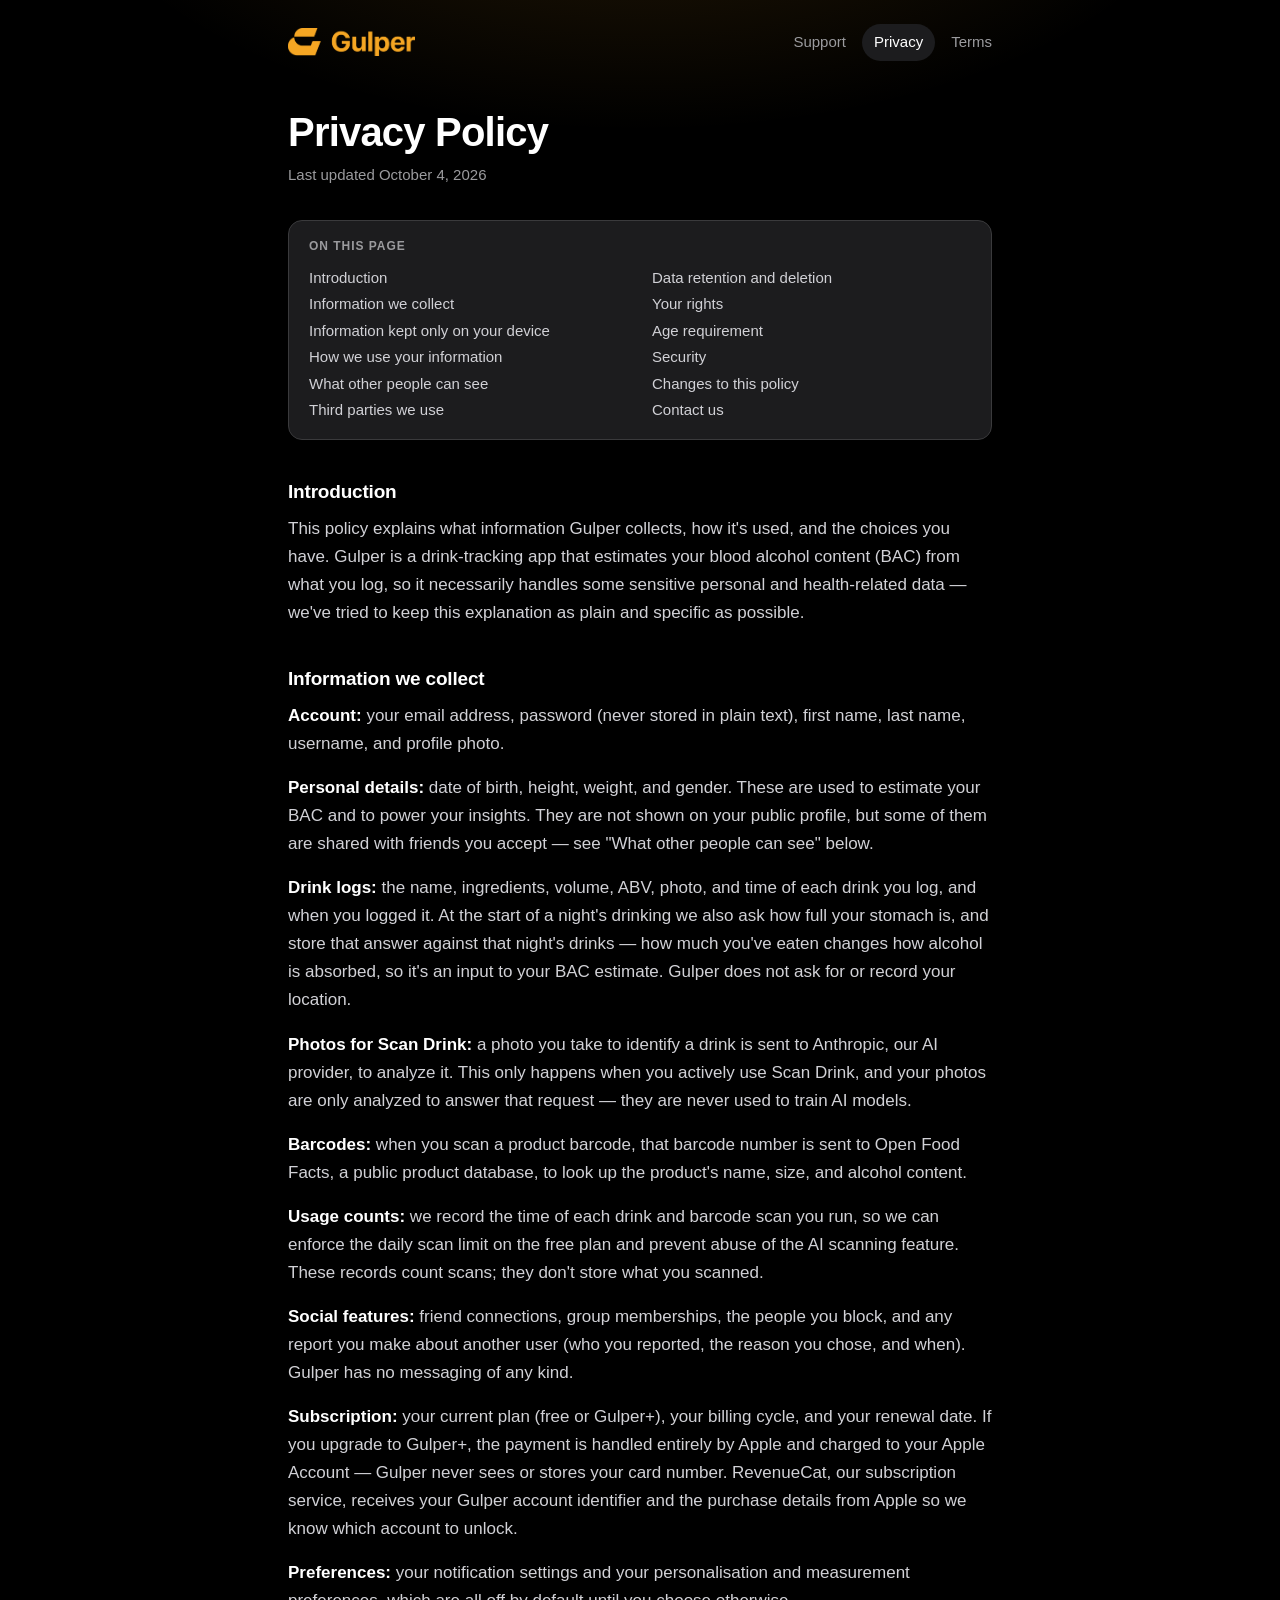
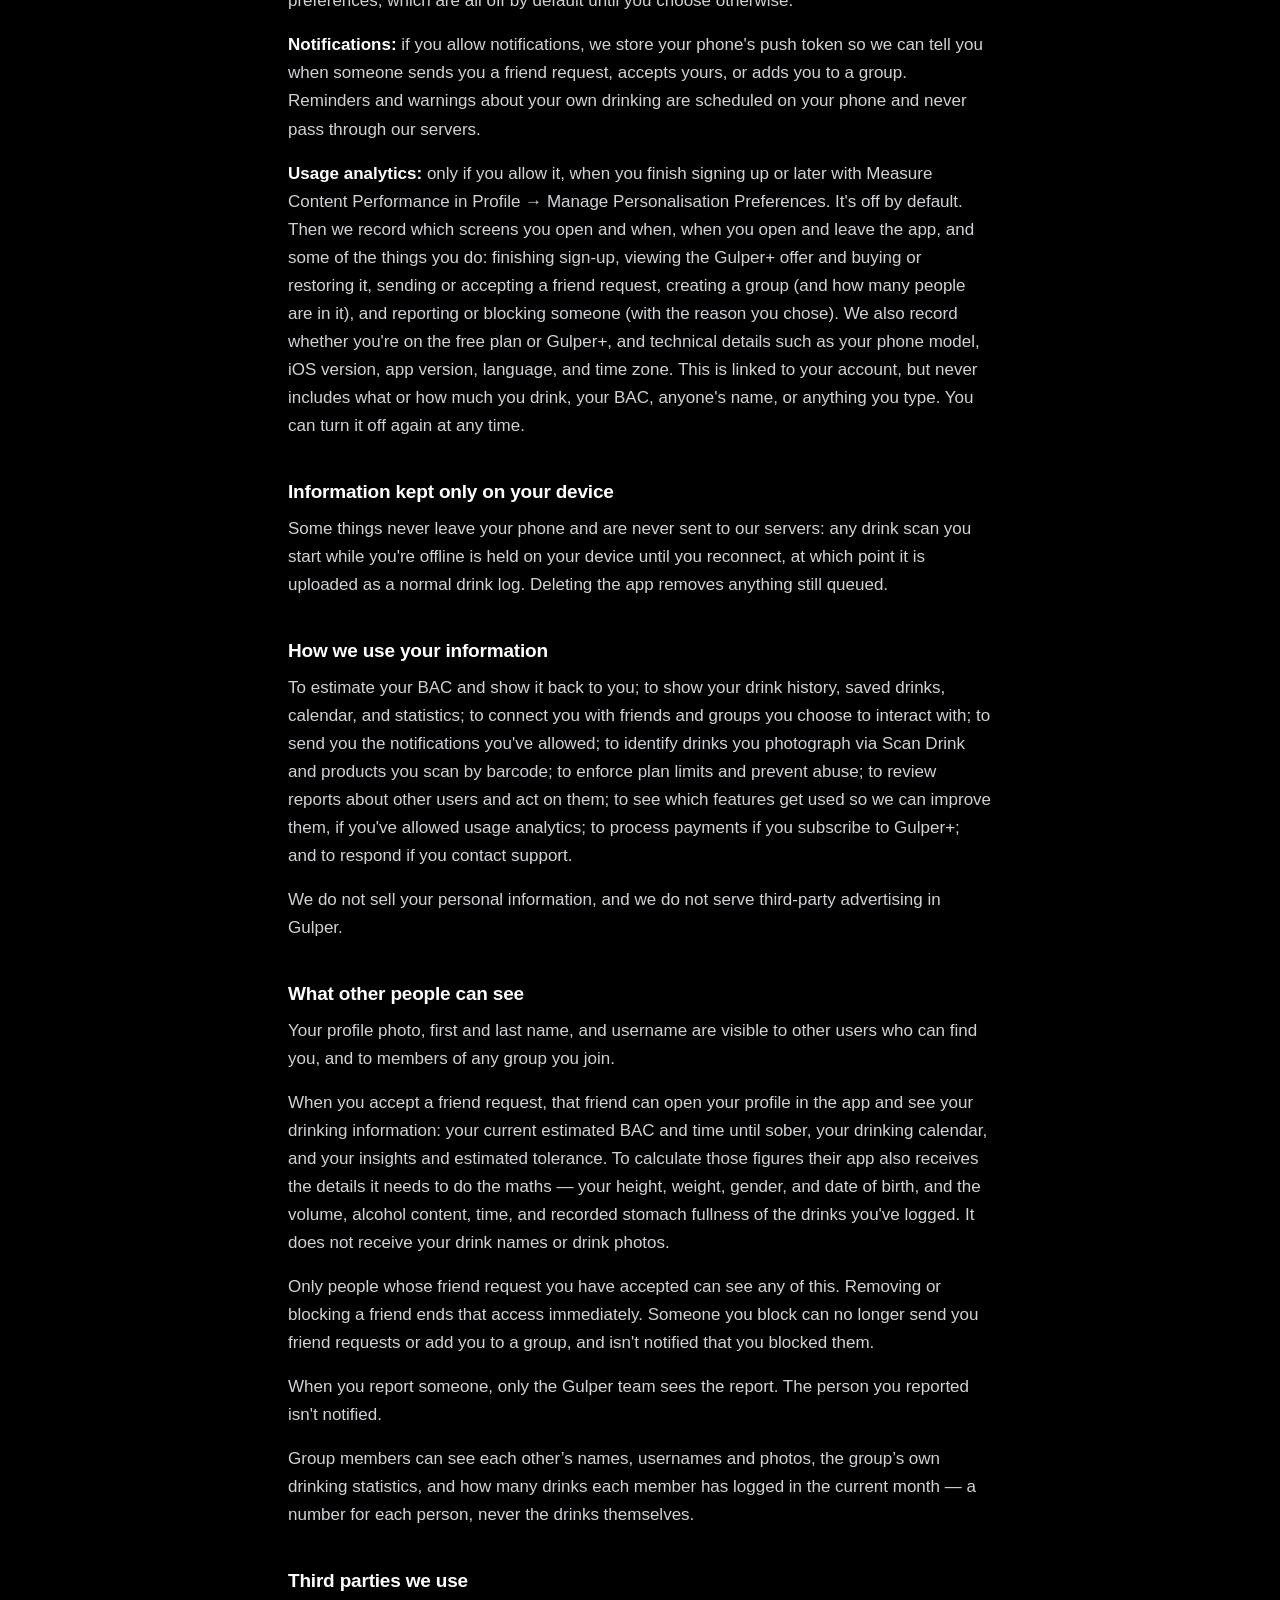
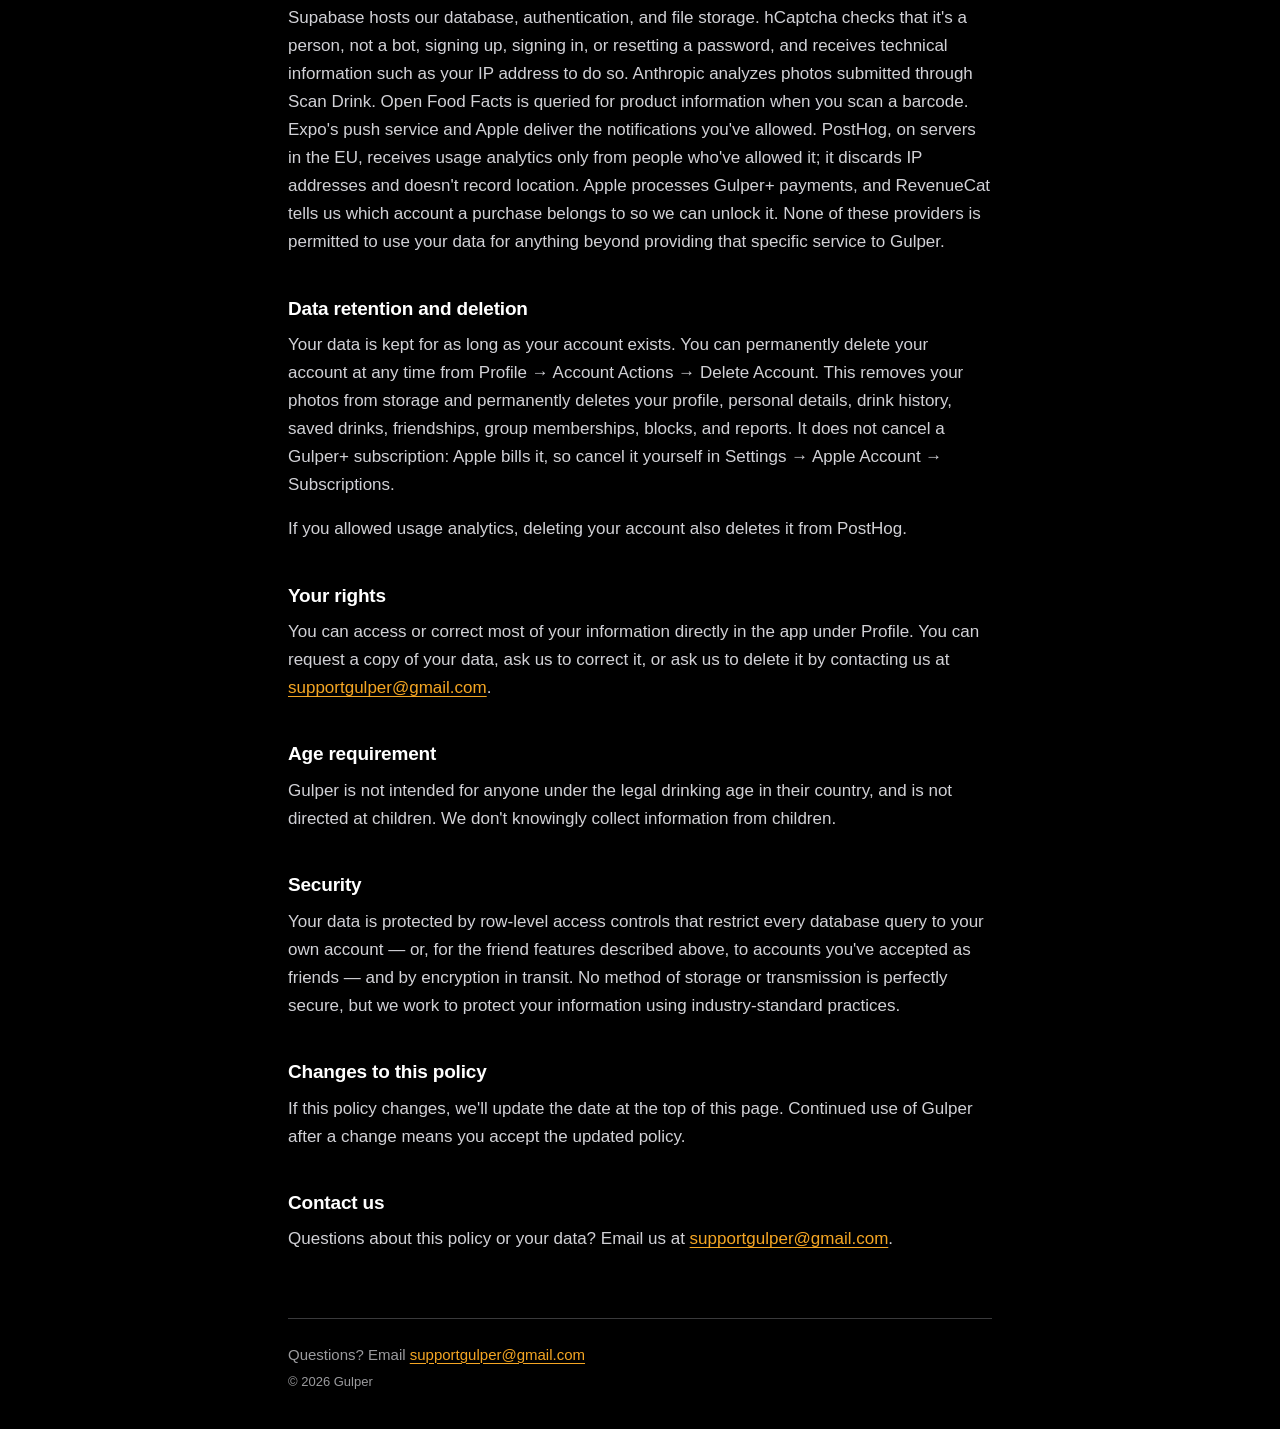
==== commit 3aa0827b: "Name the Subscriber achievement, and say when a drink was logged is kept Co-Authored-By: Claude Opus" ====
--- a/privacy/index.html
+++ b/privacy/index.html
@@ -18,7 +18,7 @@
 </header>
 <main>
 <h1>Privacy Policy</h1>
-<p class="updated">Last updated <time datetime="2026-10-03">October 3, 2026</time></p>
+<p class="updated">Last updated <time datetime="2026-10-04">October 4, 2026</time></p>
 <nav class="toc" aria-label="On this page">
   <p class="toc-title">On this page</p>
   <ul>
@@ -44,7 +44,7 @@
   <h2>Information we collect</h2>
   <p><strong>Account:</strong> your email address, password (never stored in plain text), first name, last name, username, and profile photo.</p>
   <p><strong>Personal details:</strong> date of birth, height, weight, and gender. These are used to estimate your BAC and to power your insights. They are not shown on your public profile, but some of them are shared with friends you accept — see &quot;What other people can see&quot; below.</p>
-  <p><strong>Drink logs:</strong> the name, ingredients, volume, ABV, photo, and time of each drink you log. At the start of a night's drinking we also ask how full your stomach is, and store that answer against that night's drinks — how much you've eaten changes how alcohol is absorbed, so it's an input to your BAC estimate. Gulper does not ask for or record your location.</p>
+  <p><strong>Drink logs:</strong> the name, ingredients, volume, ABV, photo, and time of each drink you log, and when you logged it. At the start of a night's drinking we also ask how full your stomach is, and store that answer against that night's drinks — how much you've eaten changes how alcohol is absorbed, so it's an input to your BAC estimate. Gulper does not ask for or record your location.</p>
   <p><strong>Photos for Scan Drink:</strong> a photo you take to identify a drink is sent to Anthropic, our AI provider, to analyze it. This only happens when you actively use Scan Drink, and your photos are only analyzed to answer that request — they are never used to train AI models.</p>
   <p><strong>Barcodes:</strong> when you scan a product barcode, that barcode number is sent to Open Food Facts, a public product database, to look up the product's name, size, and alcohol content.</p>
   <p><strong>Usage counts:</strong> we record the time of each drink and barcode scan you run, so we can enforce the daily scan limit on the free plan and prevent abuse of the AI scanning feature. These records count scans; they don't store what you scanned.</p>
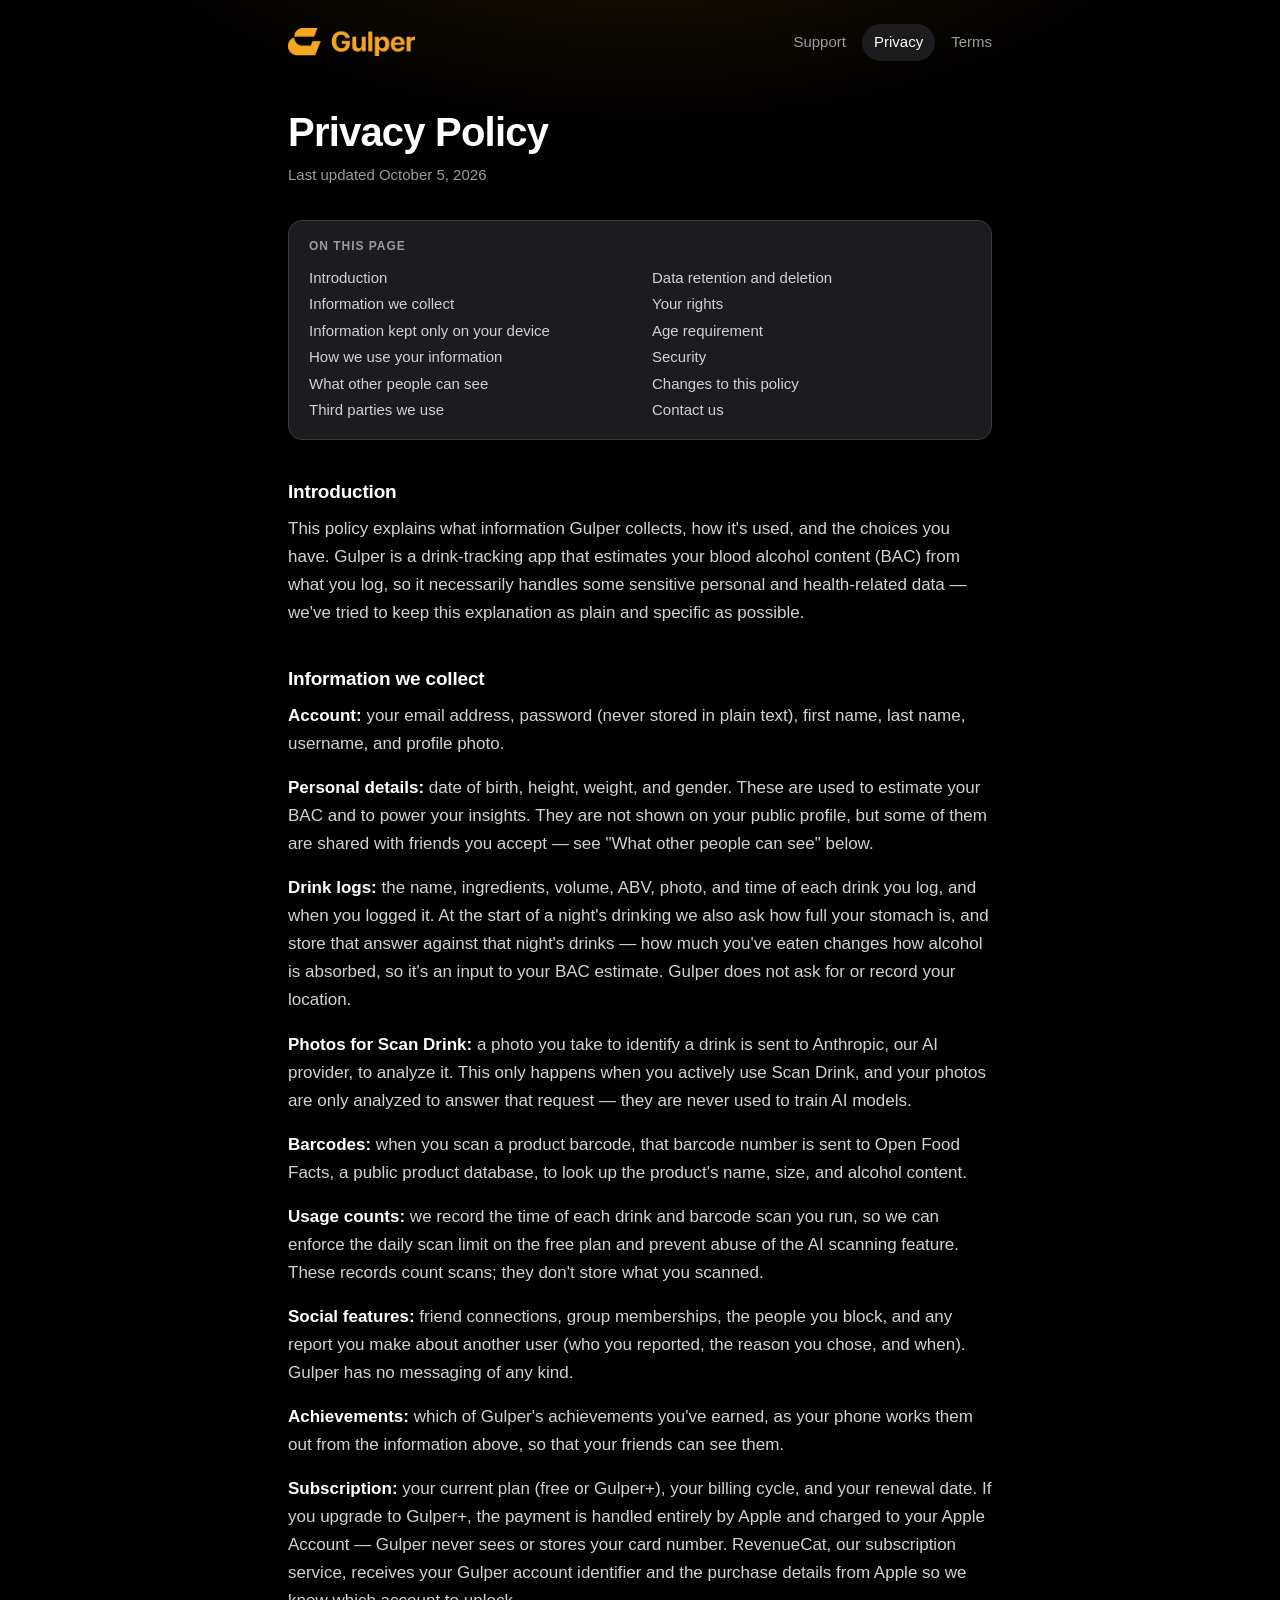
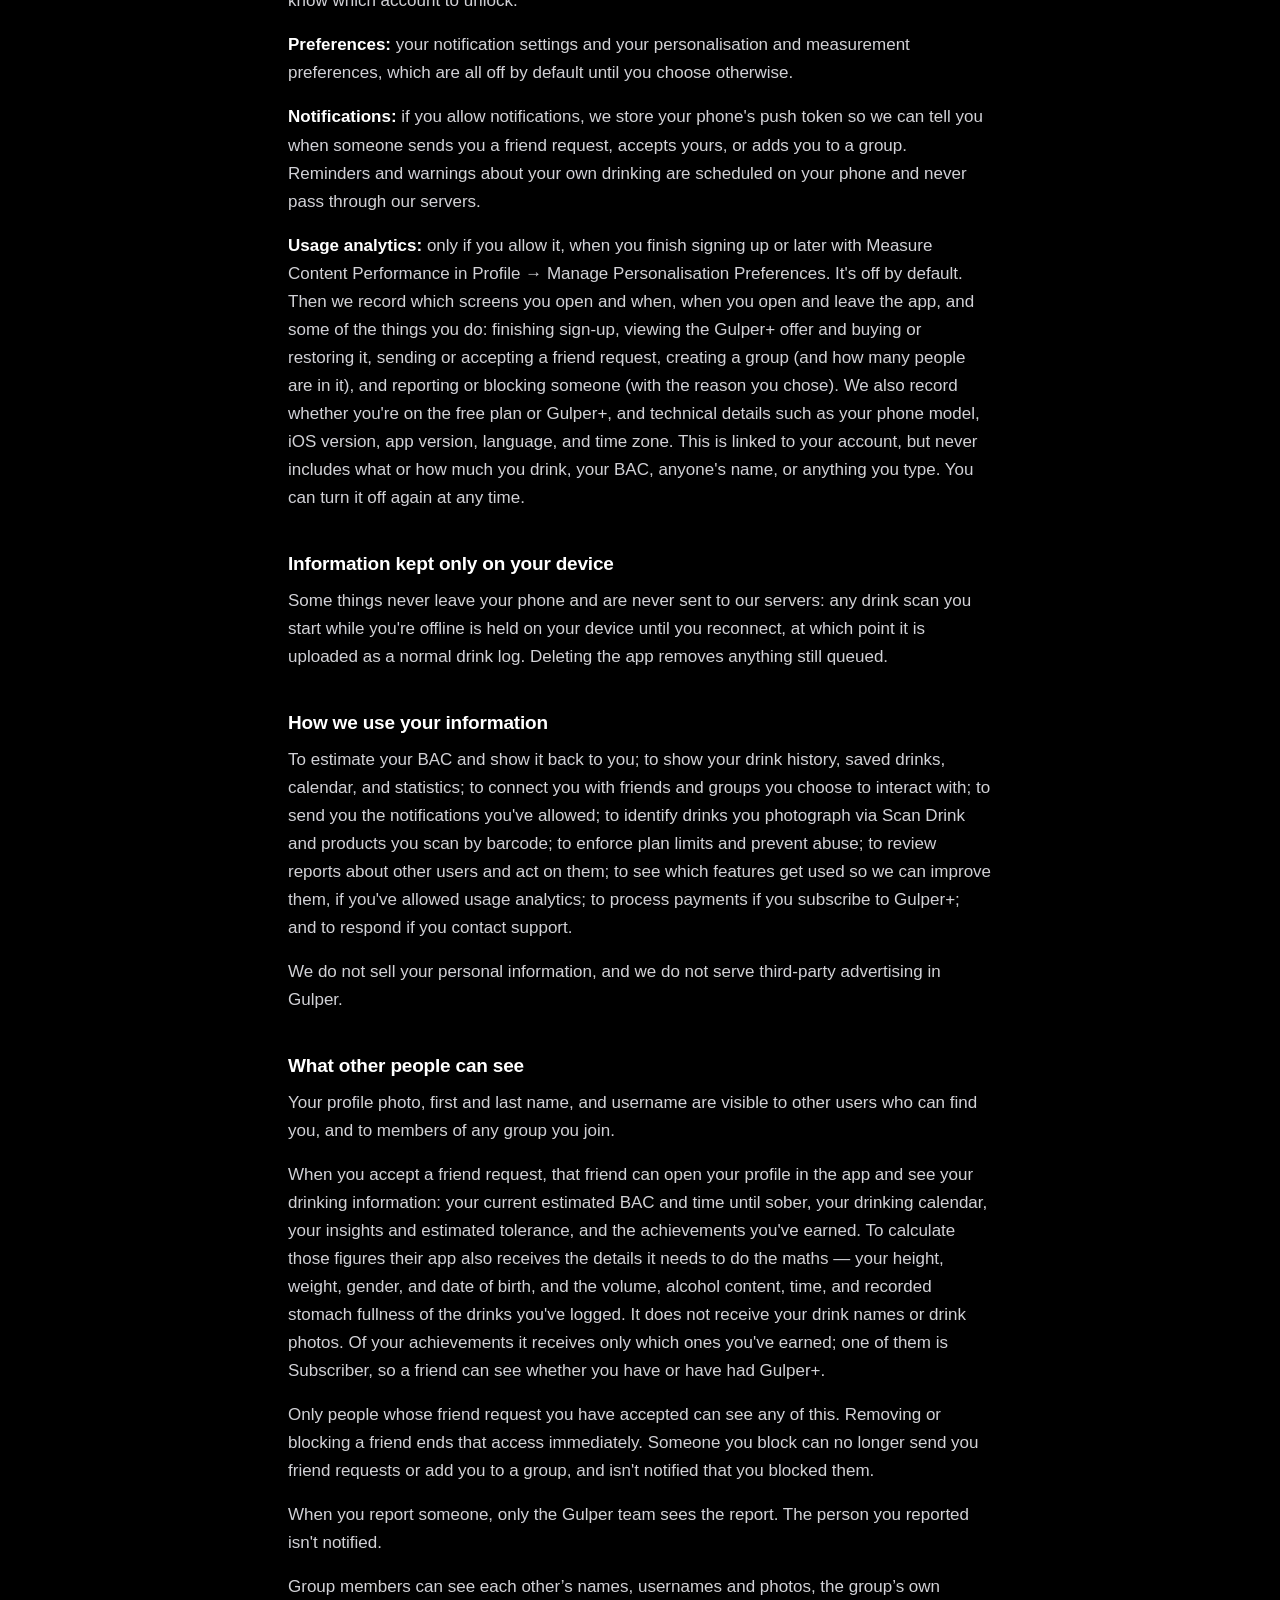
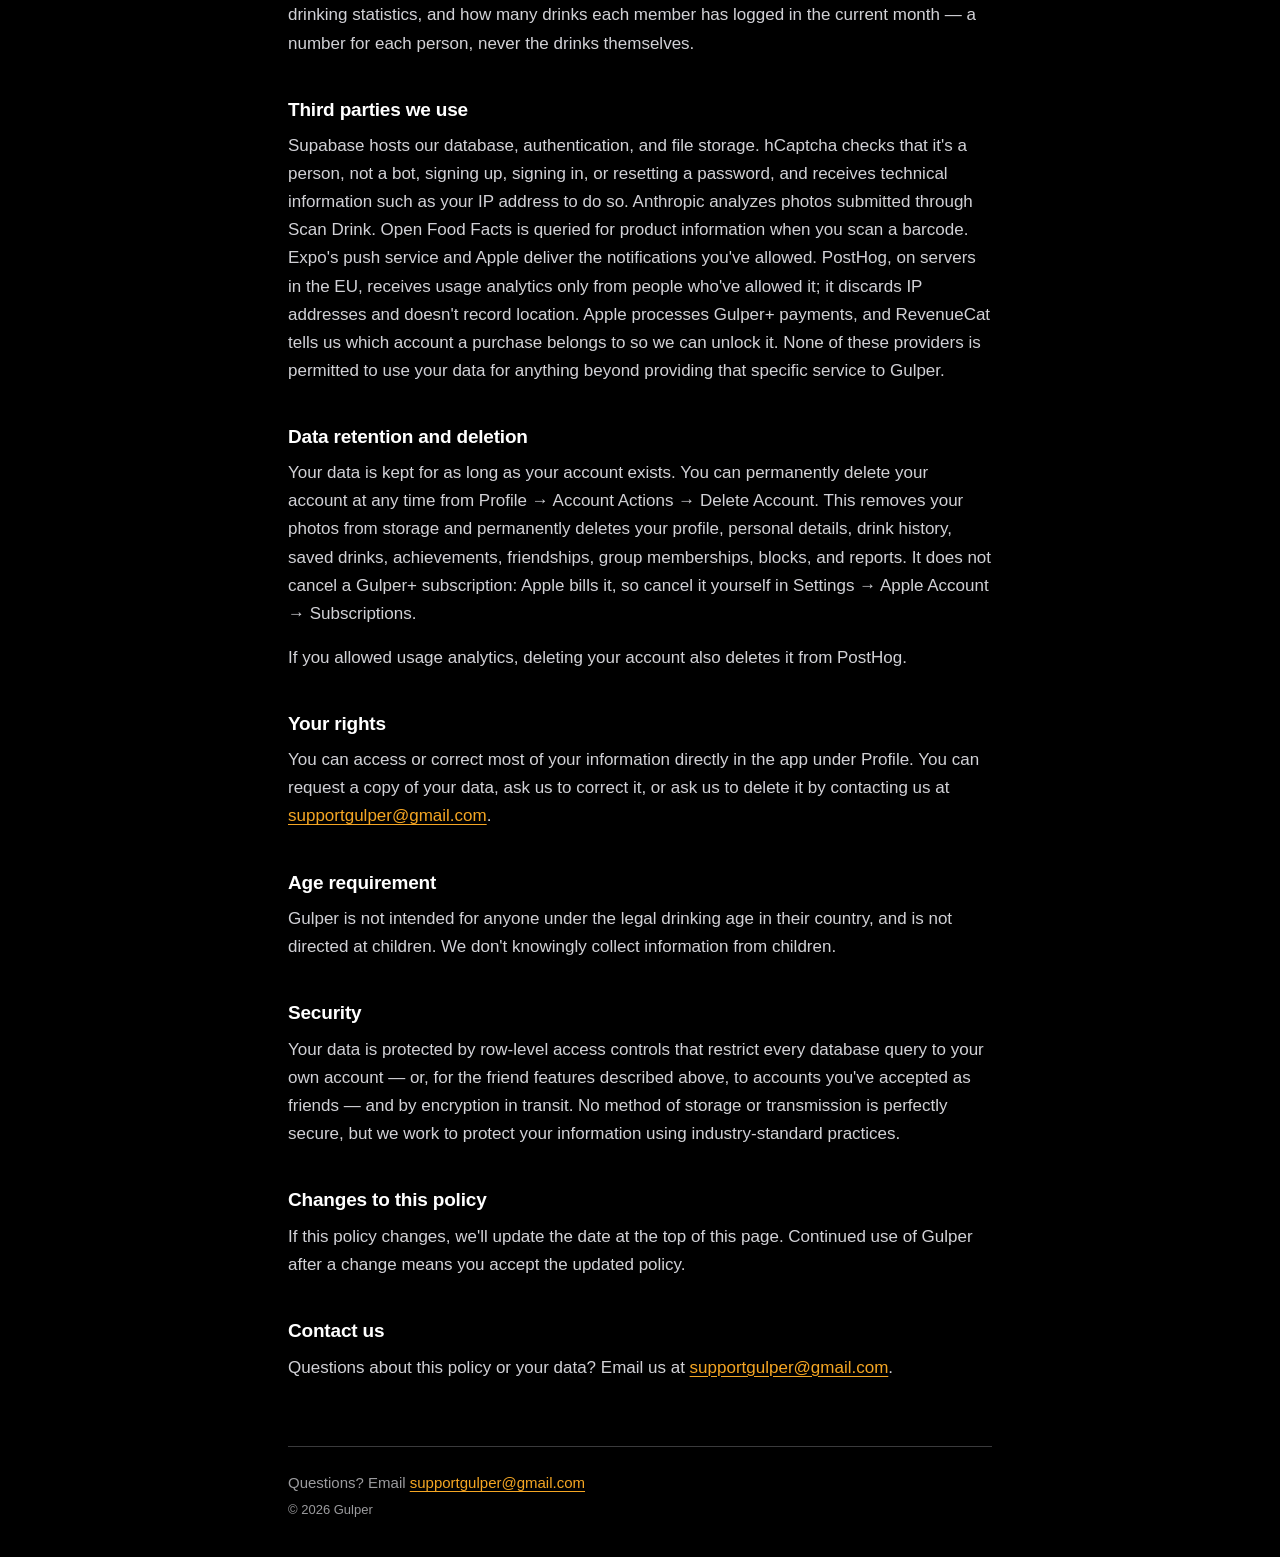
==== commit f75c8d82: "Friends see each other's achievements Co-Authored-By: Claude Opus 5.5 <noreply@anthropic.com>" ====
--- a/privacy/index.html
+++ b/privacy/index.html
@@ -18,7 +18,7 @@
 </header>
 <main>
 <h1>Privacy Policy</h1>
-<p class="updated">Last updated <time datetime="2026-10-04">October 4, 2026</time></p>
+<p class="updated">Last updated <time datetime="2026-10-05">October 5, 2026</time></p>
 <nav class="toc" aria-label="On this page">
   <p class="toc-title">On this page</p>
   <ul>
@@ -49,6 +49,7 @@
   <p><strong>Barcodes:</strong> when you scan a product barcode, that barcode number is sent to Open Food Facts, a public product database, to look up the product's name, size, and alcohol content.</p>
   <p><strong>Usage counts:</strong> we record the time of each drink and barcode scan you run, so we can enforce the daily scan limit on the free plan and prevent abuse of the AI scanning feature. These records count scans; they don't store what you scanned.</p>
   <p><strong>Social features:</strong> friend connections, group memberships, the people you block, and any report you make about another user (who you reported, the reason you chose, and when). Gulper has no messaging of any kind.</p>
+  <p><strong>Achievements:</strong> which of Gulper's achievements you've earned, as your phone works them out from the information above, so that your friends can see them.</p>
   <p><strong>Subscription:</strong> your current plan (free or Gulper+), your billing cycle, and your renewal date. If you upgrade to Gulper+, the payment is handled entirely by Apple and charged to your Apple Account — Gulper never sees or stores your card number. RevenueCat, our subscription service, receives your Gulper account identifier and the purchase details from Apple so we know which account to unlock.</p>
   <p><strong>Preferences:</strong> your notification settings and your personalisation and measurement preferences, which are all off by default until you choose otherwise.</p>
   <p><strong>Notifications:</strong> if you allow notifications, we store your phone's push token so we can tell you when someone sends you a friend request, accepts yours, or adds you to a group. Reminders and warnings about your own drinking are scheduled on your phone and never pass through our servers.</p>
@@ -66,7 +67,7 @@
 <section id="what-other-people-can-see">
   <h2>What other people can see</h2>
   <p>Your profile photo, first and last name, and username are visible to other users who can find you, and to members of any group you join.</p>
-  <p>When you accept a friend request, that friend can open your profile in the app and see your drinking information: your current estimated BAC and time until sober, your drinking calendar, and your insights and estimated tolerance. To calculate those figures their app also receives the details it needs to do the maths — your height, weight, gender, and date of birth, and the volume, alcohol content, time, and recorded stomach fullness of the drinks you've logged. It does not receive your drink names or drink photos.</p>
+  <p>When you accept a friend request, that friend can open your profile in the app and see your drinking information: your current estimated BAC and time until sober, your drinking calendar, your insights and estimated tolerance, and the achievements you've earned. To calculate those figures their app also receives the details it needs to do the maths — your height, weight, gender, and date of birth, and the volume, alcohol content, time, and recorded stomach fullness of the drinks you've logged. It does not receive your drink names or drink photos. Of your achievements it receives only which ones you've earned; one of them is Subscriber, so a friend can see whether you have or have had Gulper+.</p>
   <p>Only people whose friend request you have accepted can see any of this. Removing or blocking a friend ends that access immediately. Someone you block can no longer send you friend requests or add you to a group, and isn't notified that you blocked them.</p>
   <p>When you report someone, only the Gulper team sees the report. The person you reported isn't notified.</p>
   <p>Group members can see each other’s names, usernames and photos, the group’s own drinking statistics, and how many drinks each member has logged in the current month — a number for each person, never the drinks themselves.</p>
@@ -77,7 +78,7 @@
 </section>
 <section id="data-retention-and-deletion">
   <h2>Data retention and deletion</h2>
-  <p>Your data is kept for as long as your account exists. You can permanently delete your account at any time from Profile → Account Actions → Delete Account. This removes your photos from storage and permanently deletes your profile, personal details, drink history, saved drinks, friendships, group memberships, blocks, and reports. It does not cancel a Gulper+ subscription: Apple bills it, so cancel it yourself in Settings → Apple Account → Subscriptions.</p>
+  <p>Your data is kept for as long as your account exists. You can permanently delete your account at any time from Profile → Account Actions → Delete Account. This removes your photos from storage and permanently deletes your profile, personal details, drink history, saved drinks, achievements, friendships, group memberships, blocks, and reports. It does not cancel a Gulper+ subscription: Apple bills it, so cancel it yourself in Settings → Apple Account → Subscriptions.</p>
   <p>If you allowed usage analytics, deleting your account also deletes it from PostHog.</p>
 </section>
 <section id="your-rights">
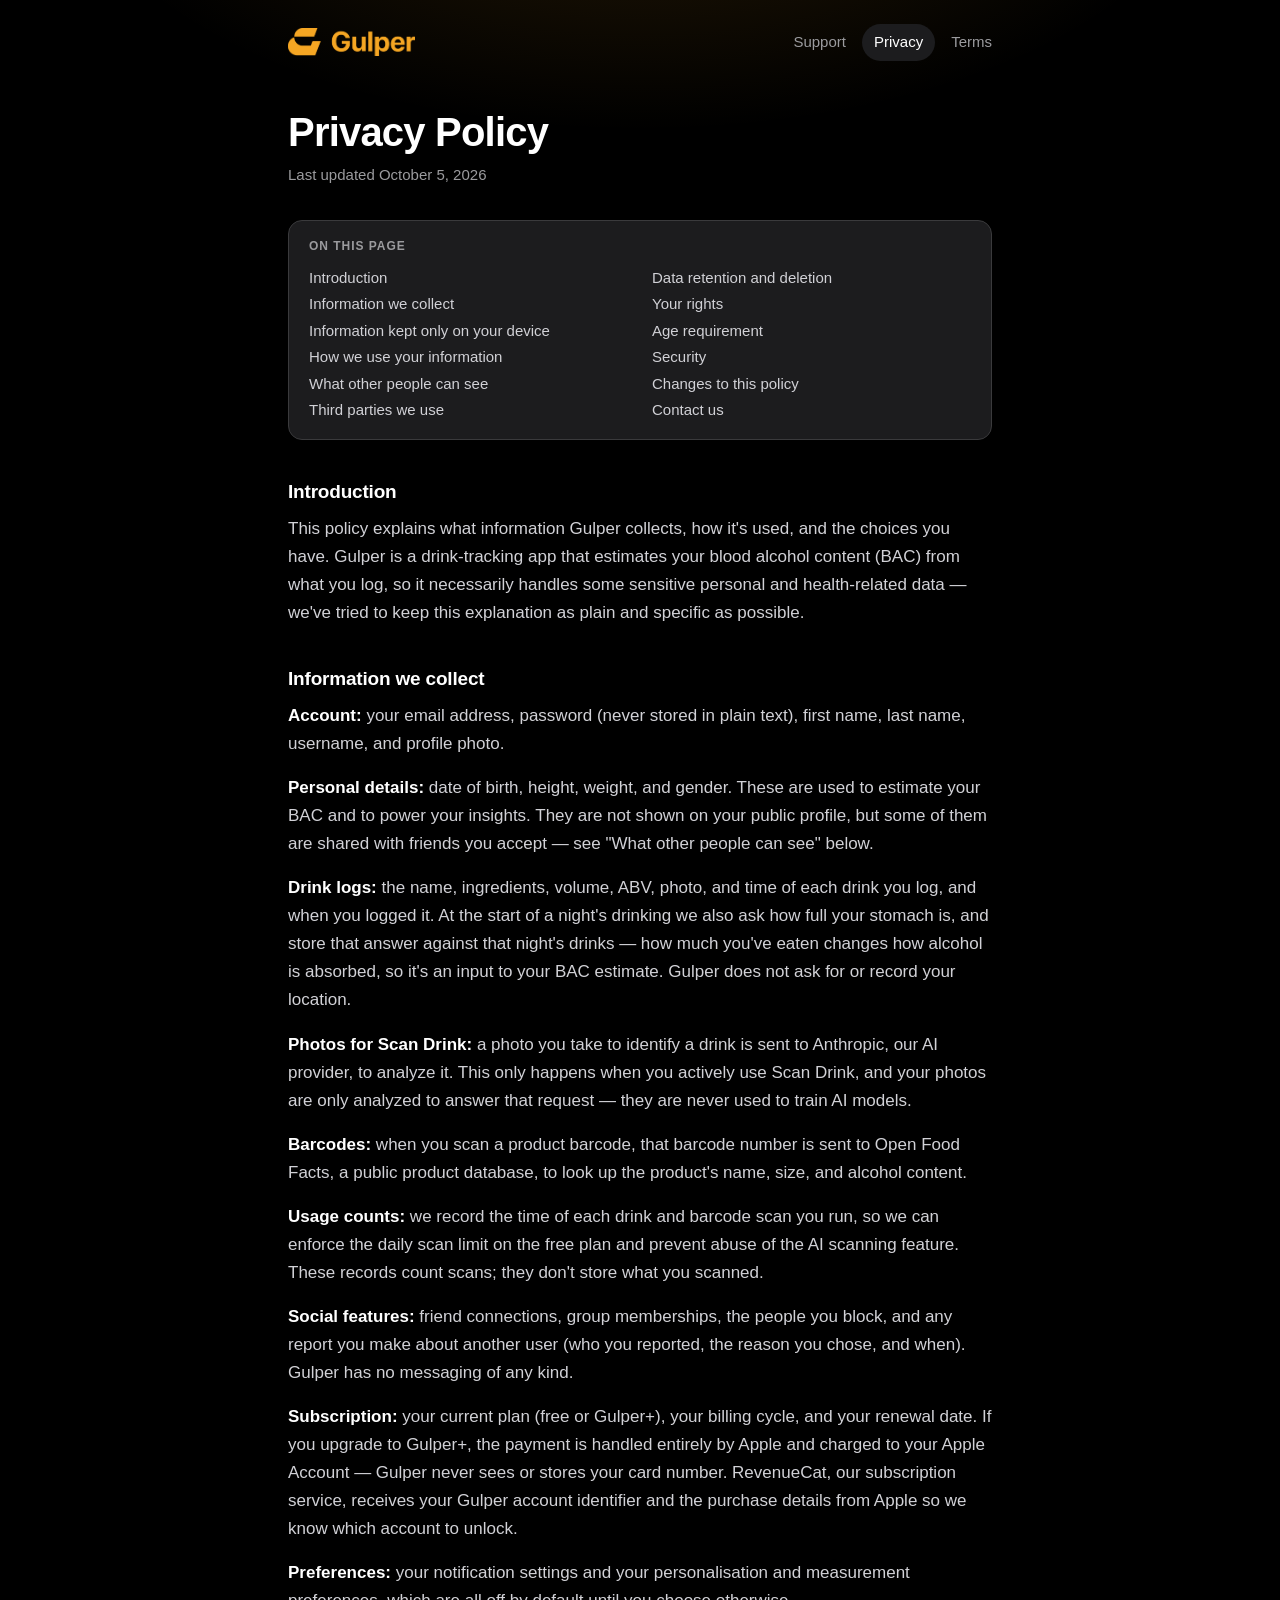
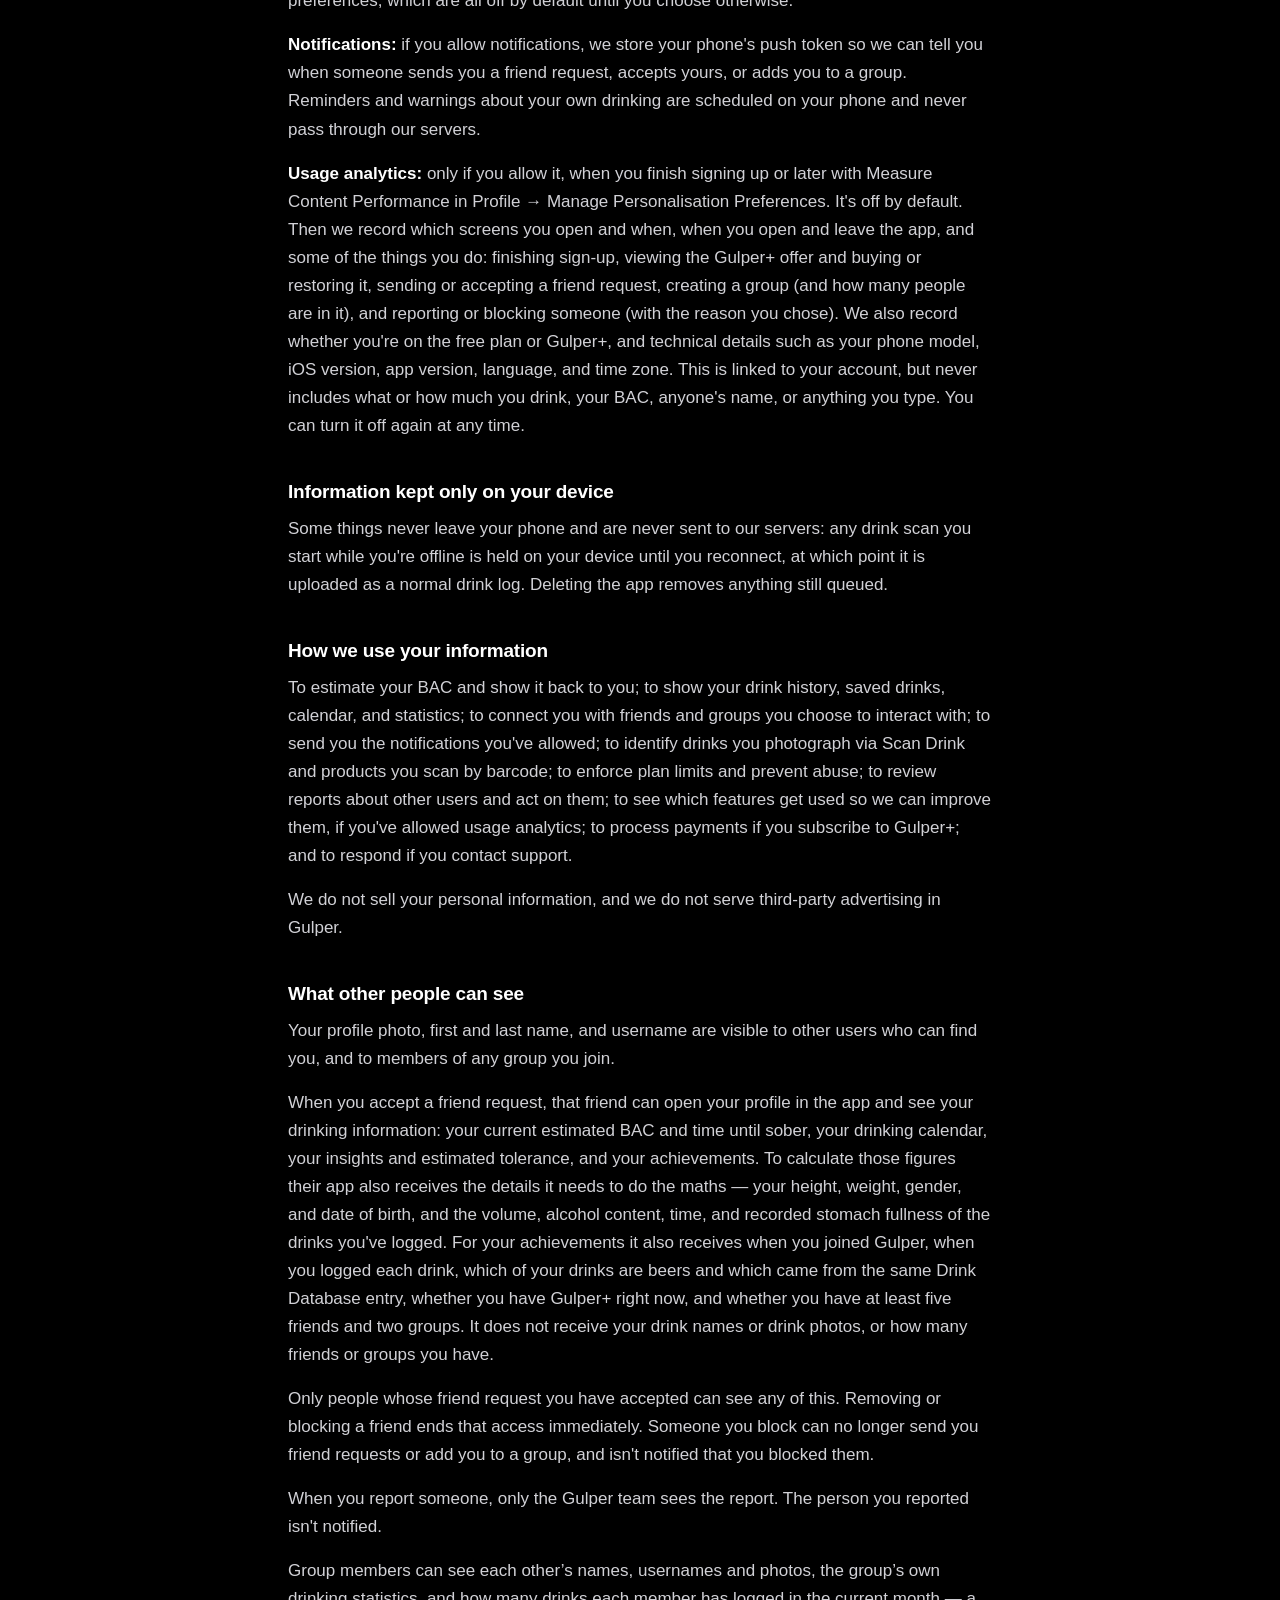
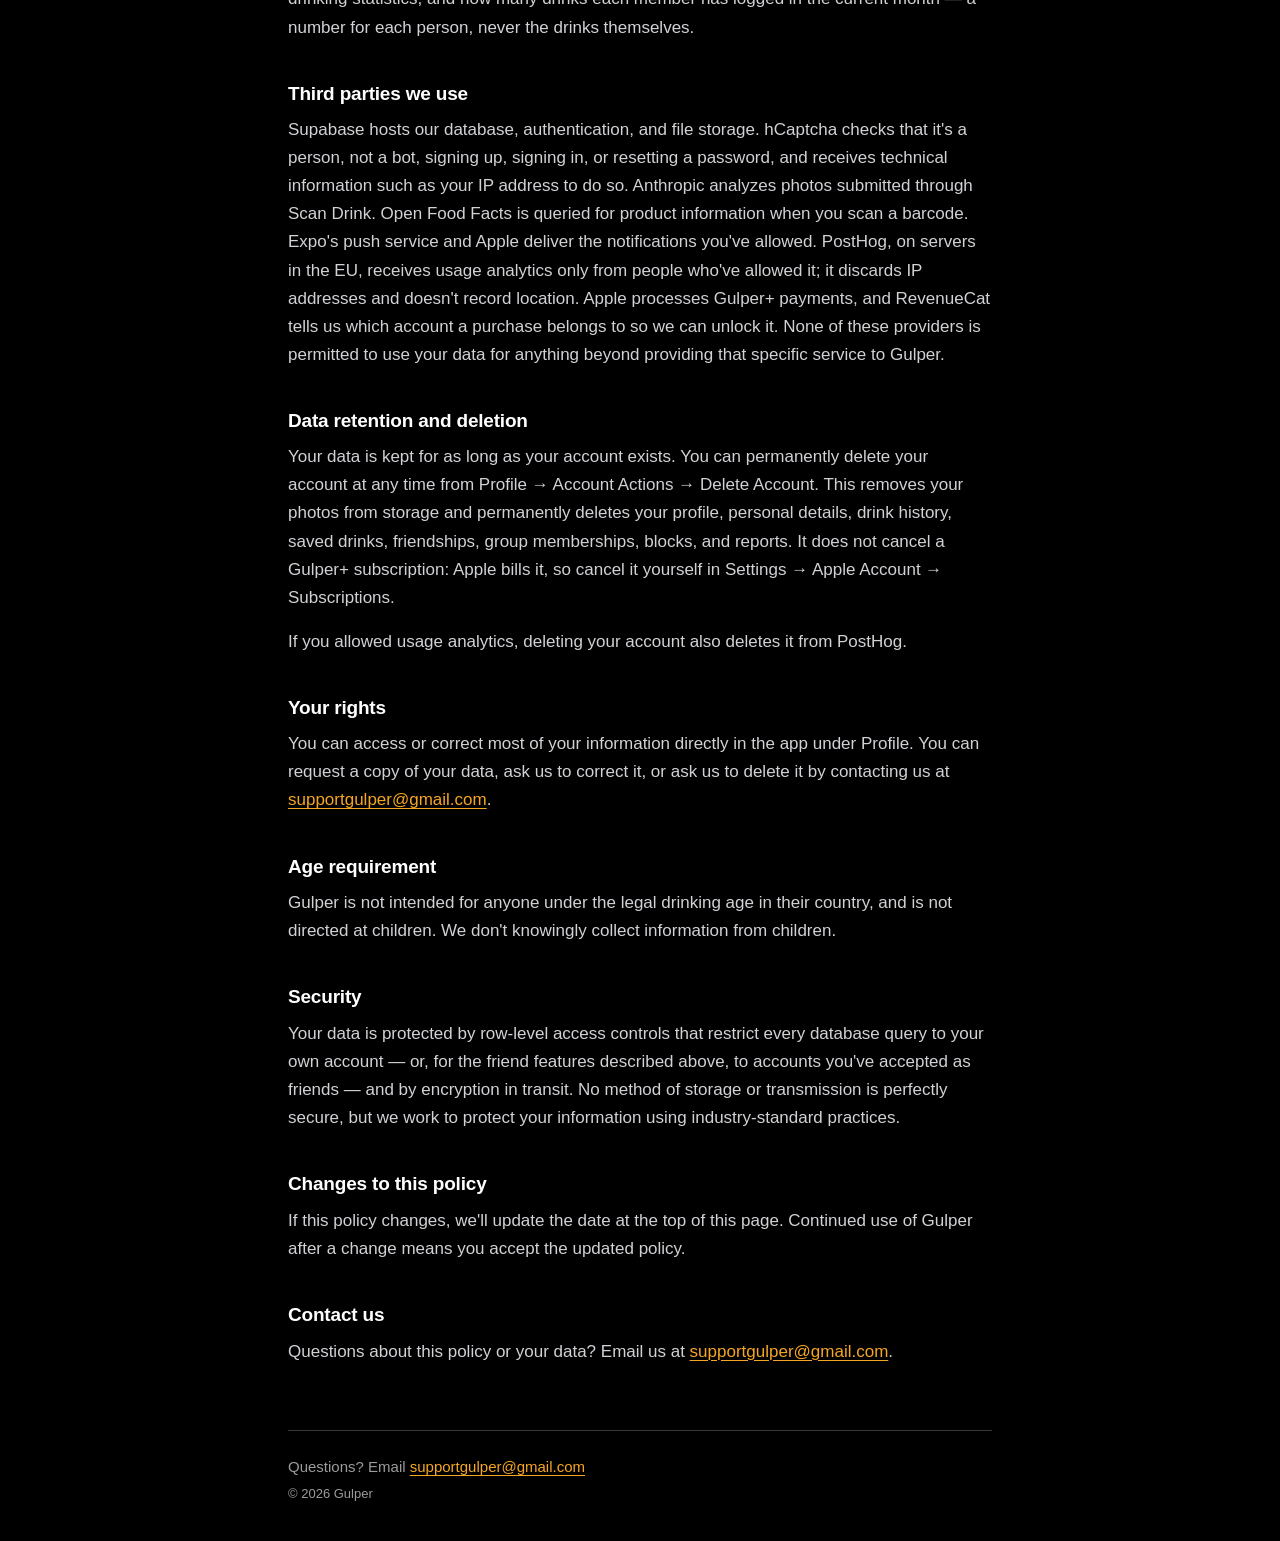
==== commit d32e5826: "What a friend's app reads for your achievements Co-Authored-By: Claude Opus 5.5 <noreply@anthropic.c" ====
--- a/privacy/index.html
+++ b/privacy/index.html
@@ -49,7 +49,6 @@
   <p><strong>Barcodes:</strong> when you scan a product barcode, that barcode number is sent to Open Food Facts, a public product database, to look up the product's name, size, and alcohol content.</p>
   <p><strong>Usage counts:</strong> we record the time of each drink and barcode scan you run, so we can enforce the daily scan limit on the free plan and prevent abuse of the AI scanning feature. These records count scans; they don't store what you scanned.</p>
   <p><strong>Social features:</strong> friend connections, group memberships, the people you block, and any report you make about another user (who you reported, the reason you chose, and when). Gulper has no messaging of any kind.</p>
-  <p><strong>Achievements:</strong> which of Gulper's achievements you've earned, as your phone works them out from the information above, so that your friends can see them.</p>
   <p><strong>Subscription:</strong> your current plan (free or Gulper+), your billing cycle, and your renewal date. If you upgrade to Gulper+, the payment is handled entirely by Apple and charged to your Apple Account — Gulper never sees or stores your card number. RevenueCat, our subscription service, receives your Gulper account identifier and the purchase details from Apple so we know which account to unlock.</p>
   <p><strong>Preferences:</strong> your notification settings and your personalisation and measurement preferences, which are all off by default until you choose otherwise.</p>
   <p><strong>Notifications:</strong> if you allow notifications, we store your phone's push token so we can tell you when someone sends you a friend request, accepts yours, or adds you to a group. Reminders and warnings about your own drinking are scheduled on your phone and never pass through our servers.</p>
@@ -67,7 +66,7 @@
 <section id="what-other-people-can-see">
   <h2>What other people can see</h2>
   <p>Your profile photo, first and last name, and username are visible to other users who can find you, and to members of any group you join.</p>
-  <p>When you accept a friend request, that friend can open your profile in the app and see your drinking information: your current estimated BAC and time until sober, your drinking calendar, your insights and estimated tolerance, and the achievements you've earned. To calculate those figures their app also receives the details it needs to do the maths — your height, weight, gender, and date of birth, and the volume, alcohol content, time, and recorded stomach fullness of the drinks you've logged. It does not receive your drink names or drink photos. Of your achievements it receives only which ones you've earned; one of them is Subscriber, so a friend can see whether you have or have had Gulper+.</p>
+  <p>When you accept a friend request, that friend can open your profile in the app and see your drinking information: your current estimated BAC and time until sober, your drinking calendar, your insights and estimated tolerance, and your achievements. To calculate those figures their app also receives the details it needs to do the maths — your height, weight, gender, and date of birth, and the volume, alcohol content, time, and recorded stomach fullness of the drinks you've logged. For your achievements it also receives when you joined Gulper, when you logged each drink, which of your drinks are beers and which came from the same Drink Database entry, whether you have Gulper+ right now, and whether you have at least five friends and two groups. It does not receive your drink names or drink photos, or how many friends or groups you have.</p>
   <p>Only people whose friend request you have accepted can see any of this. Removing or blocking a friend ends that access immediately. Someone you block can no longer send you friend requests or add you to a group, and isn't notified that you blocked them.</p>
   <p>When you report someone, only the Gulper team sees the report. The person you reported isn't notified.</p>
   <p>Group members can see each other’s names, usernames and photos, the group’s own drinking statistics, and how many drinks each member has logged in the current month — a number for each person, never the drinks themselves.</p>
@@ -78,7 +77,7 @@
 </section>
 <section id="data-retention-and-deletion">
   <h2>Data retention and deletion</h2>
-  <p>Your data is kept for as long as your account exists. You can permanently delete your account at any time from Profile → Account Actions → Delete Account. This removes your photos from storage and permanently deletes your profile, personal details, drink history, saved drinks, achievements, friendships, group memberships, blocks, and reports. It does not cancel a Gulper+ subscription: Apple bills it, so cancel it yourself in Settings → Apple Account → Subscriptions.</p>
+  <p>Your data is kept for as long as your account exists. You can permanently delete your account at any time from Profile → Account Actions → Delete Account. This removes your photos from storage and permanently deletes your profile, personal details, drink history, saved drinks, friendships, group memberships, blocks, and reports. It does not cancel a Gulper+ subscription: Apple bills it, so cancel it yourself in Settings → Apple Account → Subscriptions.</p>
   <p>If you allowed usage analytics, deleting your account also deletes it from PostHog.</p>
 </section>
 <section id="your-rights">
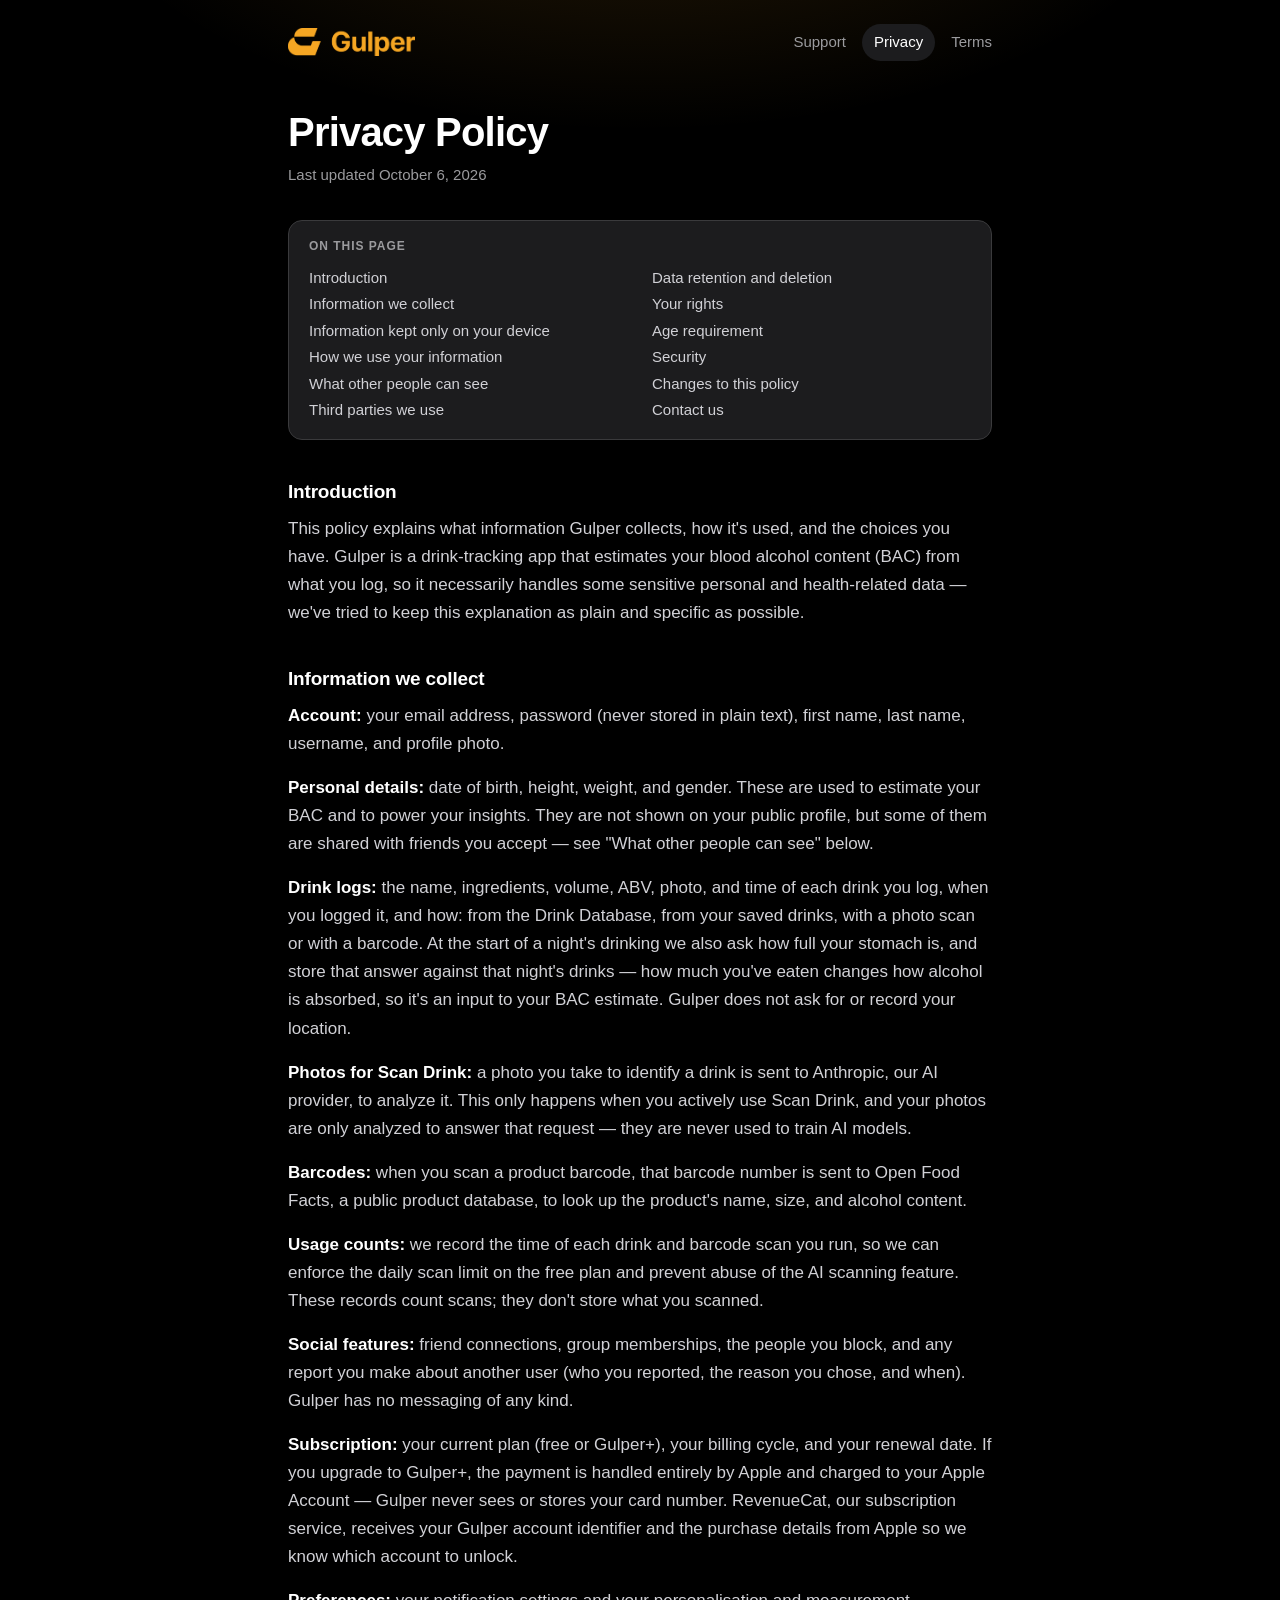
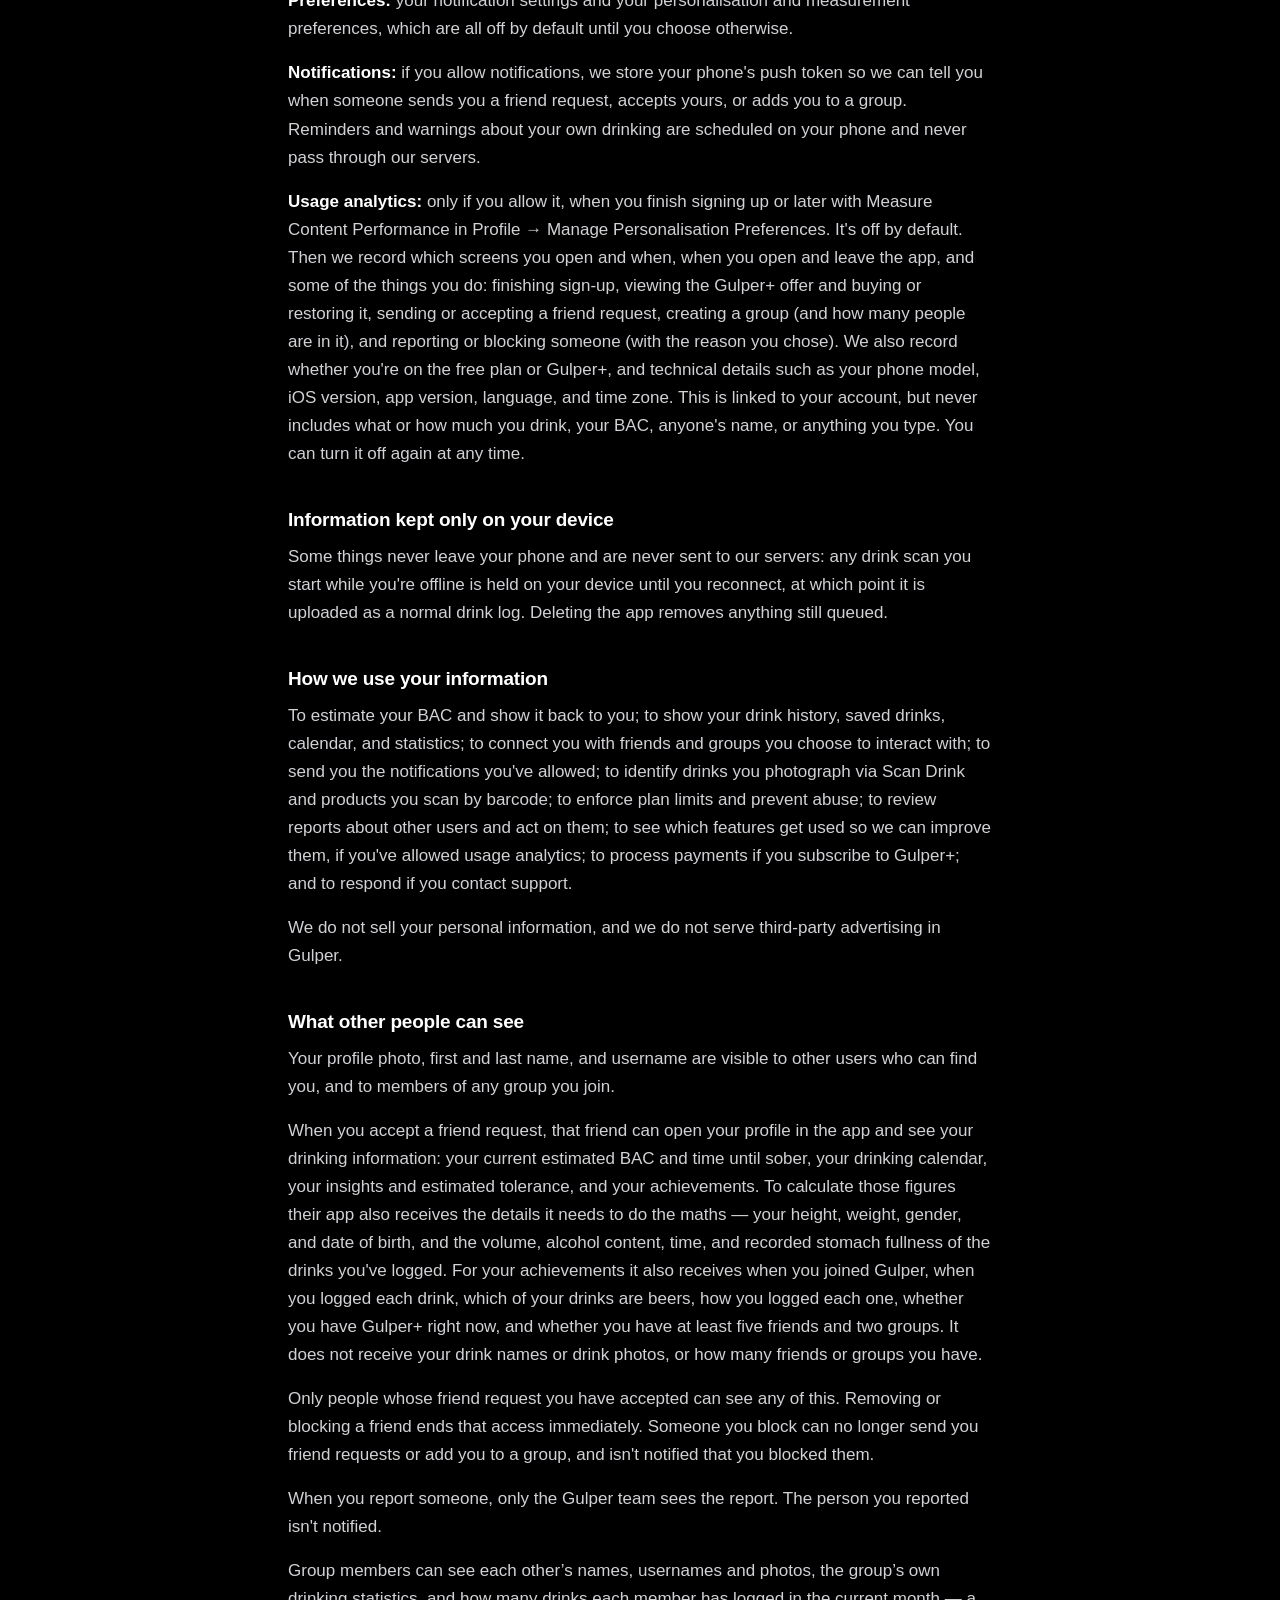
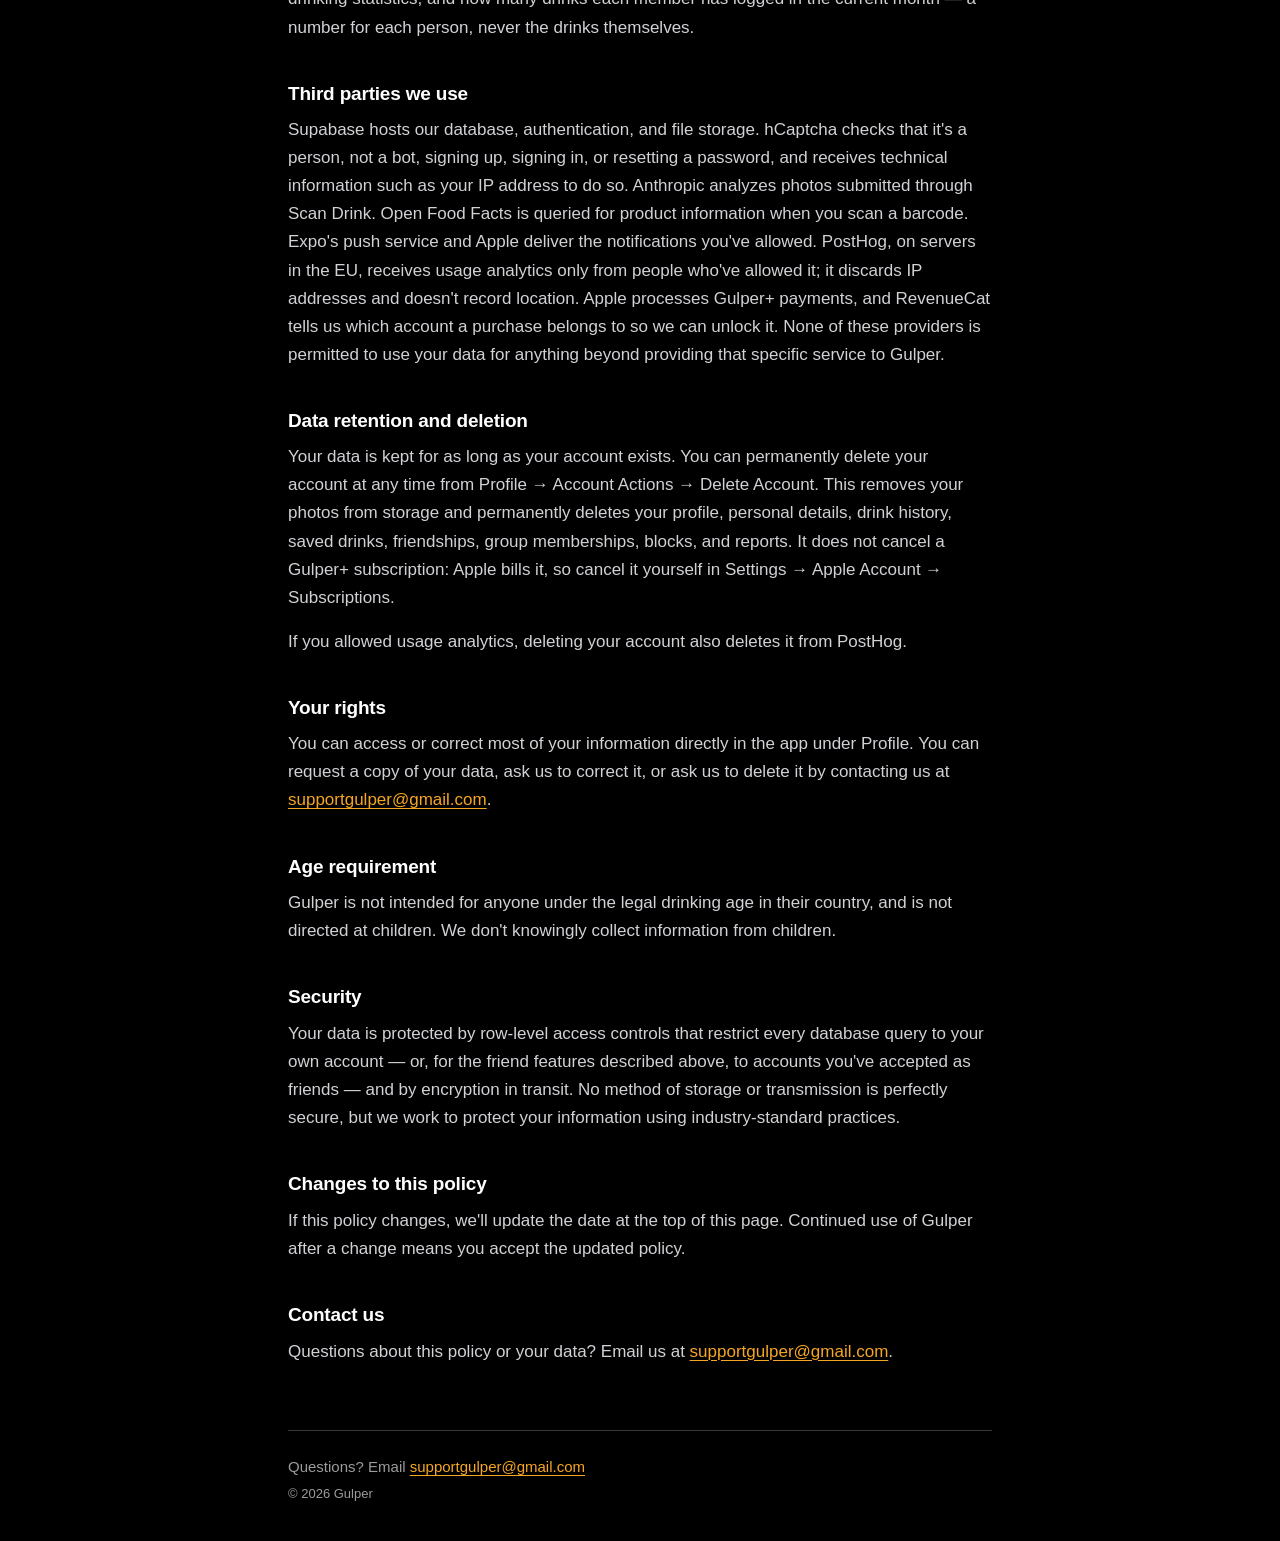
==== commit 68b460d4: "Say that a drink keeps how it was logged A drink now records how it was logged: from the Drink Datab" ====
--- a/privacy/index.html
+++ b/privacy/index.html
@@ -18,7 +18,7 @@
 </header>
 <main>
 <h1>Privacy Policy</h1>
-<p class="updated">Last updated <time datetime="2026-10-05">October 5, 2026</time></p>
+<p class="updated">Last updated <time datetime="2026-10-06">October 6, 2026</time></p>
 <nav class="toc" aria-label="On this page">
   <p class="toc-title">On this page</p>
   <ul>
@@ -44,7 +44,7 @@
   <h2>Information we collect</h2>
   <p><strong>Account:</strong> your email address, password (never stored in plain text), first name, last name, username, and profile photo.</p>
   <p><strong>Personal details:</strong> date of birth, height, weight, and gender. These are used to estimate your BAC and to power your insights. They are not shown on your public profile, but some of them are shared with friends you accept — see &quot;What other people can see&quot; below.</p>
-  <p><strong>Drink logs:</strong> the name, ingredients, volume, ABV, photo, and time of each drink you log, and when you logged it. At the start of a night's drinking we also ask how full your stomach is, and store that answer against that night's drinks — how much you've eaten changes how alcohol is absorbed, so it's an input to your BAC estimate. Gulper does not ask for or record your location.</p>
+  <p><strong>Drink logs:</strong> the name, ingredients, volume, ABV, photo, and time of each drink you log, when you logged it, and how: from the Drink Database, from your saved drinks, with a photo scan or with a barcode. At the start of a night's drinking we also ask how full your stomach is, and store that answer against that night's drinks — how much you've eaten changes how alcohol is absorbed, so it's an input to your BAC estimate. Gulper does not ask for or record your location.</p>
   <p><strong>Photos for Scan Drink:</strong> a photo you take to identify a drink is sent to Anthropic, our AI provider, to analyze it. This only happens when you actively use Scan Drink, and your photos are only analyzed to answer that request — they are never used to train AI models.</p>
   <p><strong>Barcodes:</strong> when you scan a product barcode, that barcode number is sent to Open Food Facts, a public product database, to look up the product's name, size, and alcohol content.</p>
   <p><strong>Usage counts:</strong> we record the time of each drink and barcode scan you run, so we can enforce the daily scan limit on the free plan and prevent abuse of the AI scanning feature. These records count scans; they don't store what you scanned.</p>
@@ -66,7 +66,7 @@
 <section id="what-other-people-can-see">
   <h2>What other people can see</h2>
   <p>Your profile photo, first and last name, and username are visible to other users who can find you, and to members of any group you join.</p>
-  <p>When you accept a friend request, that friend can open your profile in the app and see your drinking information: your current estimated BAC and time until sober, your drinking calendar, your insights and estimated tolerance, and your achievements. To calculate those figures their app also receives the details it needs to do the maths — your height, weight, gender, and date of birth, and the volume, alcohol content, time, and recorded stomach fullness of the drinks you've logged. For your achievements it also receives when you joined Gulper, when you logged each drink, which of your drinks are beers and which came from the same Drink Database entry, whether you have Gulper+ right now, and whether you have at least five friends and two groups. It does not receive your drink names or drink photos, or how many friends or groups you have.</p>
+  <p>When you accept a friend request, that friend can open your profile in the app and see your drinking information: your current estimated BAC and time until sober, your drinking calendar, your insights and estimated tolerance, and your achievements. To calculate those figures their app also receives the details it needs to do the maths — your height, weight, gender, and date of birth, and the volume, alcohol content, time, and recorded stomach fullness of the drinks you've logged. For your achievements it also receives when you joined Gulper, when you logged each drink, which of your drinks are beers, how you logged each one, whether you have Gulper+ right now, and whether you have at least five friends and two groups. It does not receive your drink names or drink photos, or how many friends or groups you have.</p>
   <p>Only people whose friend request you have accepted can see any of this. Removing or blocking a friend ends that access immediately. Someone you block can no longer send you friend requests or add you to a group, and isn't notified that you blocked them.</p>
   <p>When you report someone, only the Gulper team sees the report. The person you reported isn't notified.</p>
   <p>Group members can see each other’s names, usernames and photos, the group’s own drinking statistics, and how many drinks each member has logged in the current month — a number for each person, never the drinks themselves.</p>
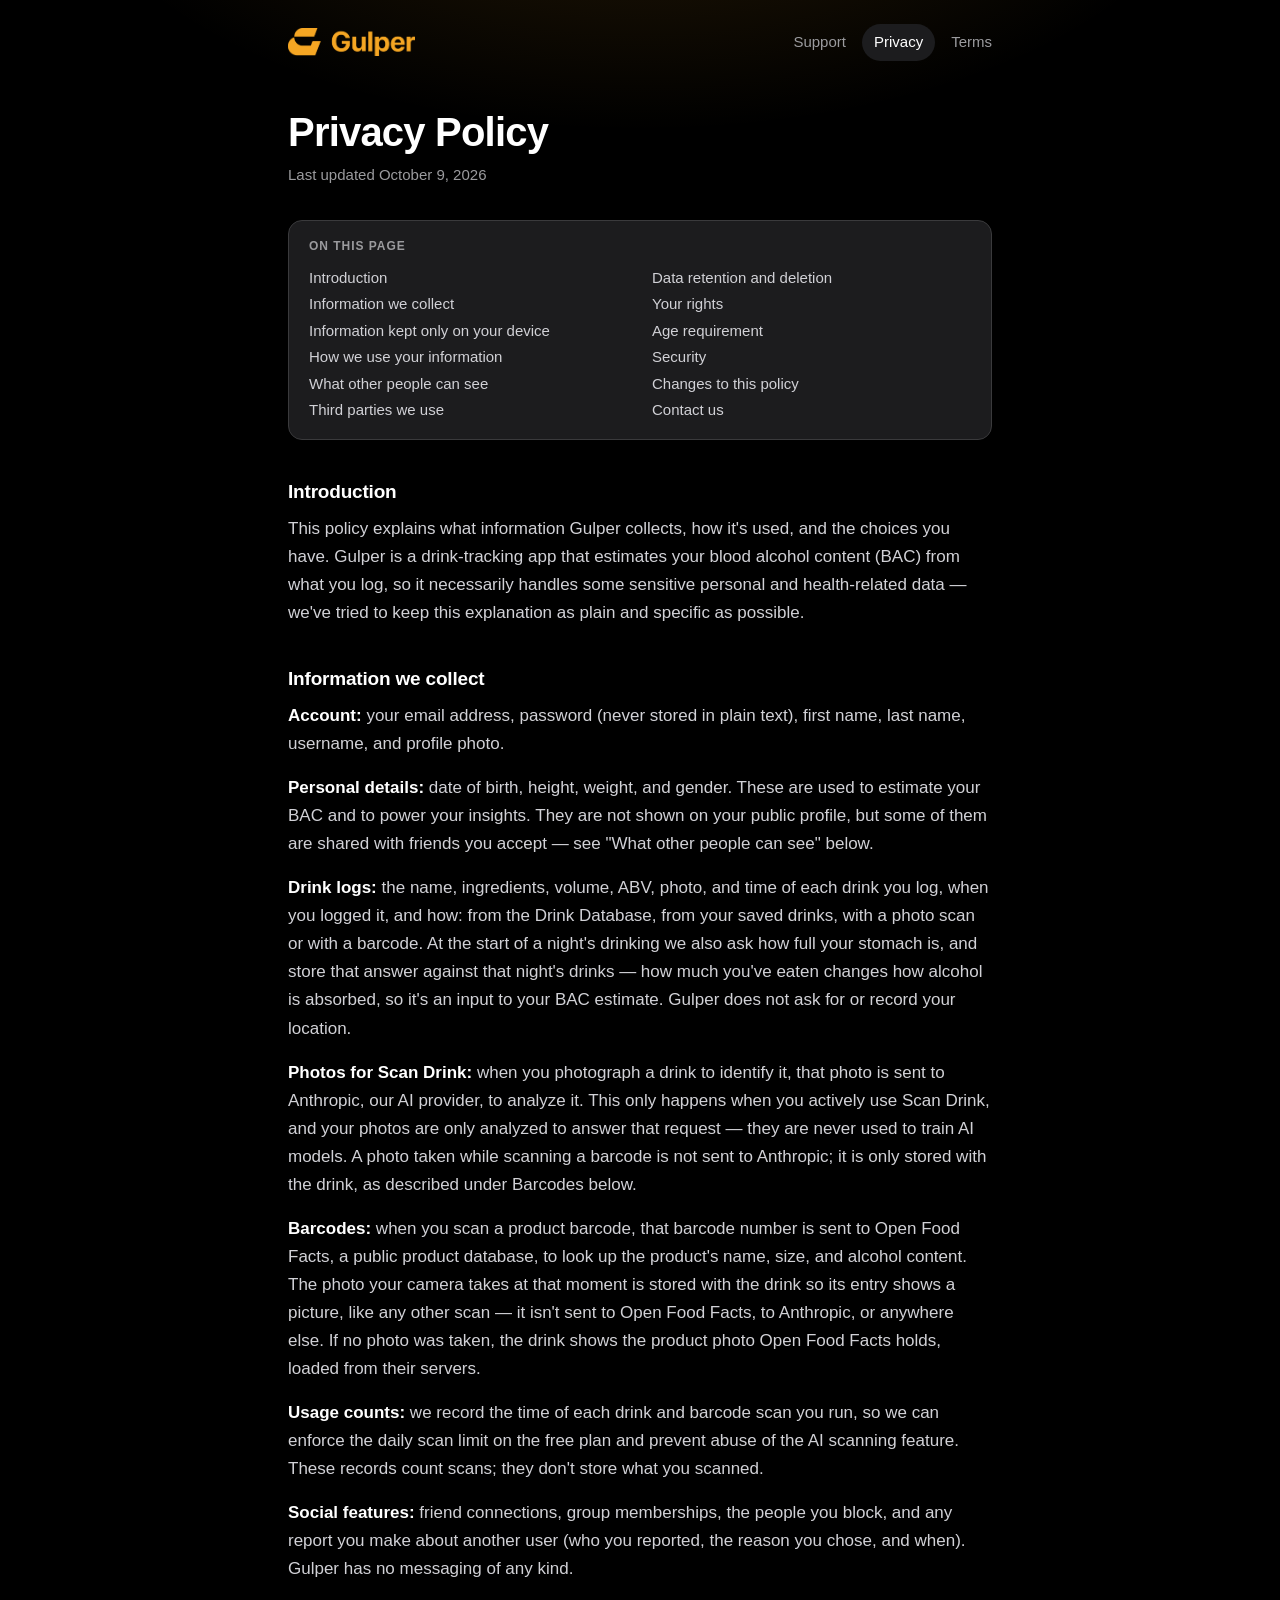
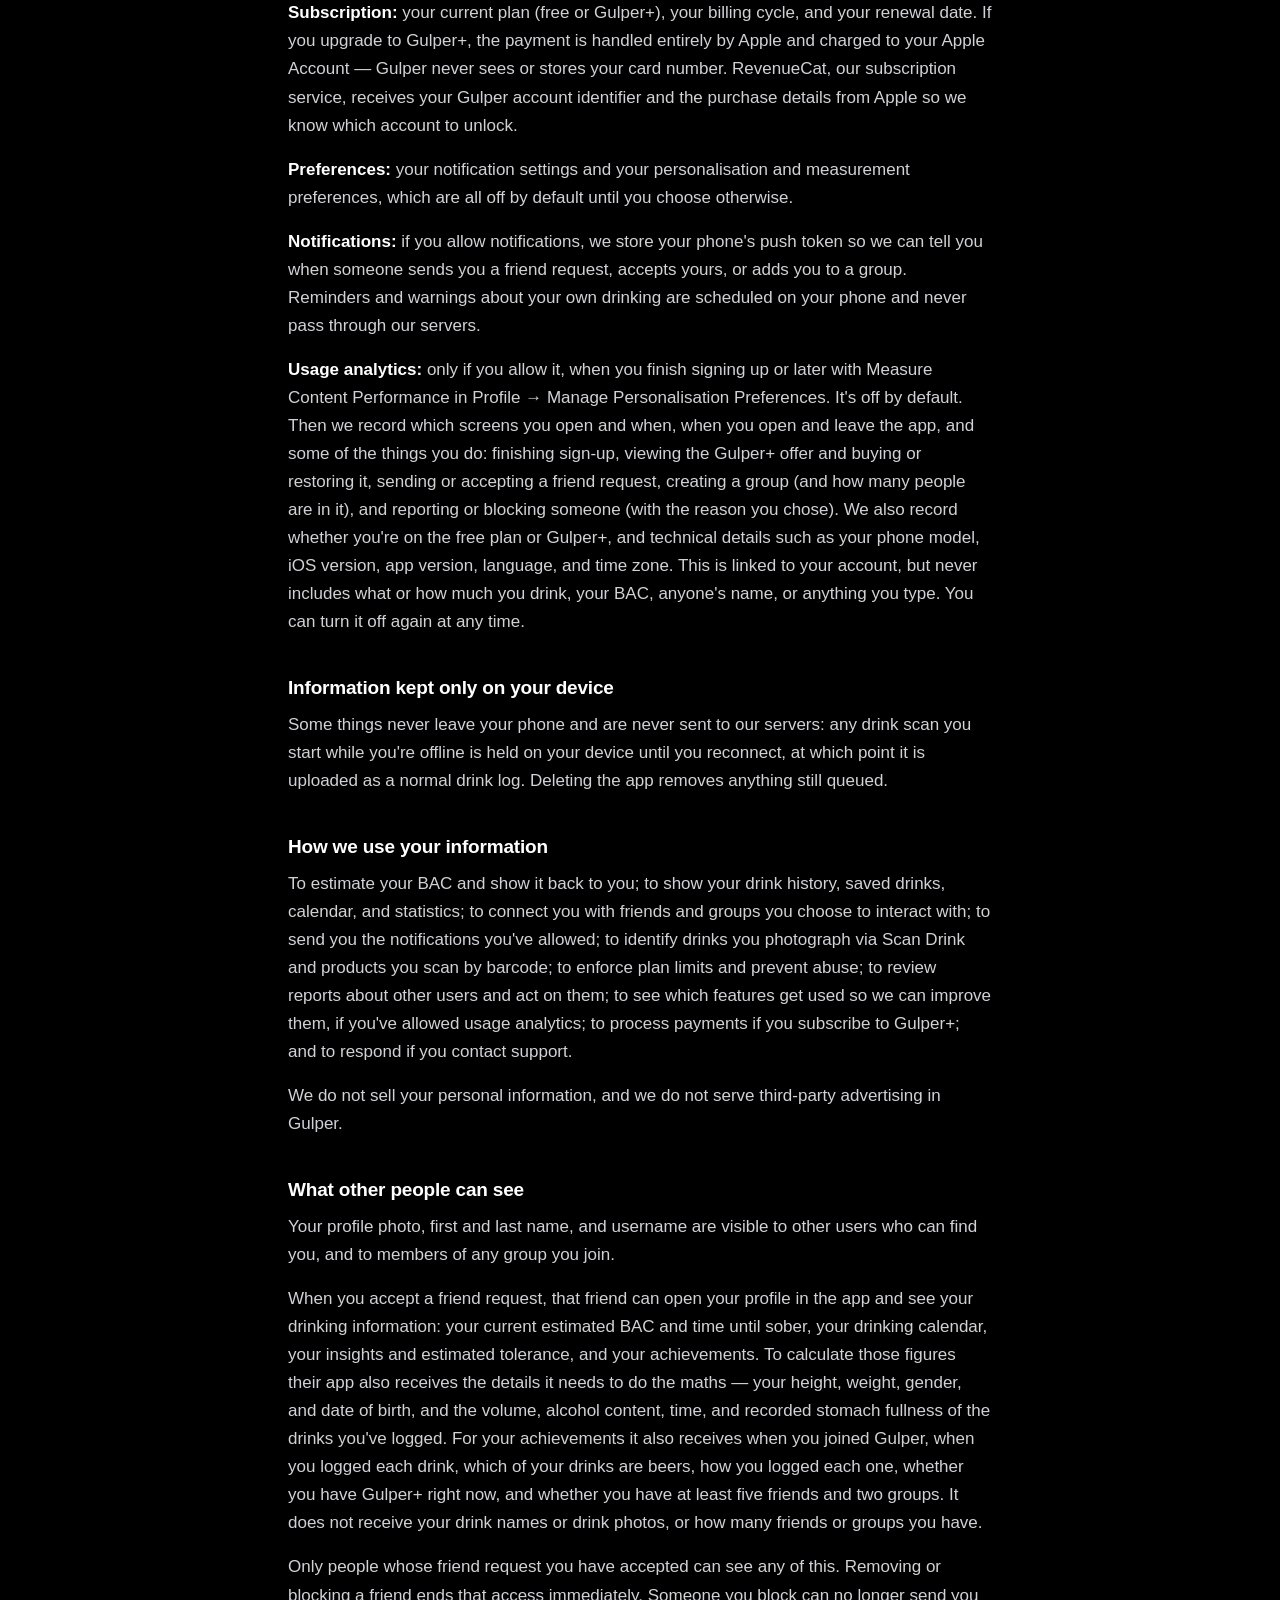
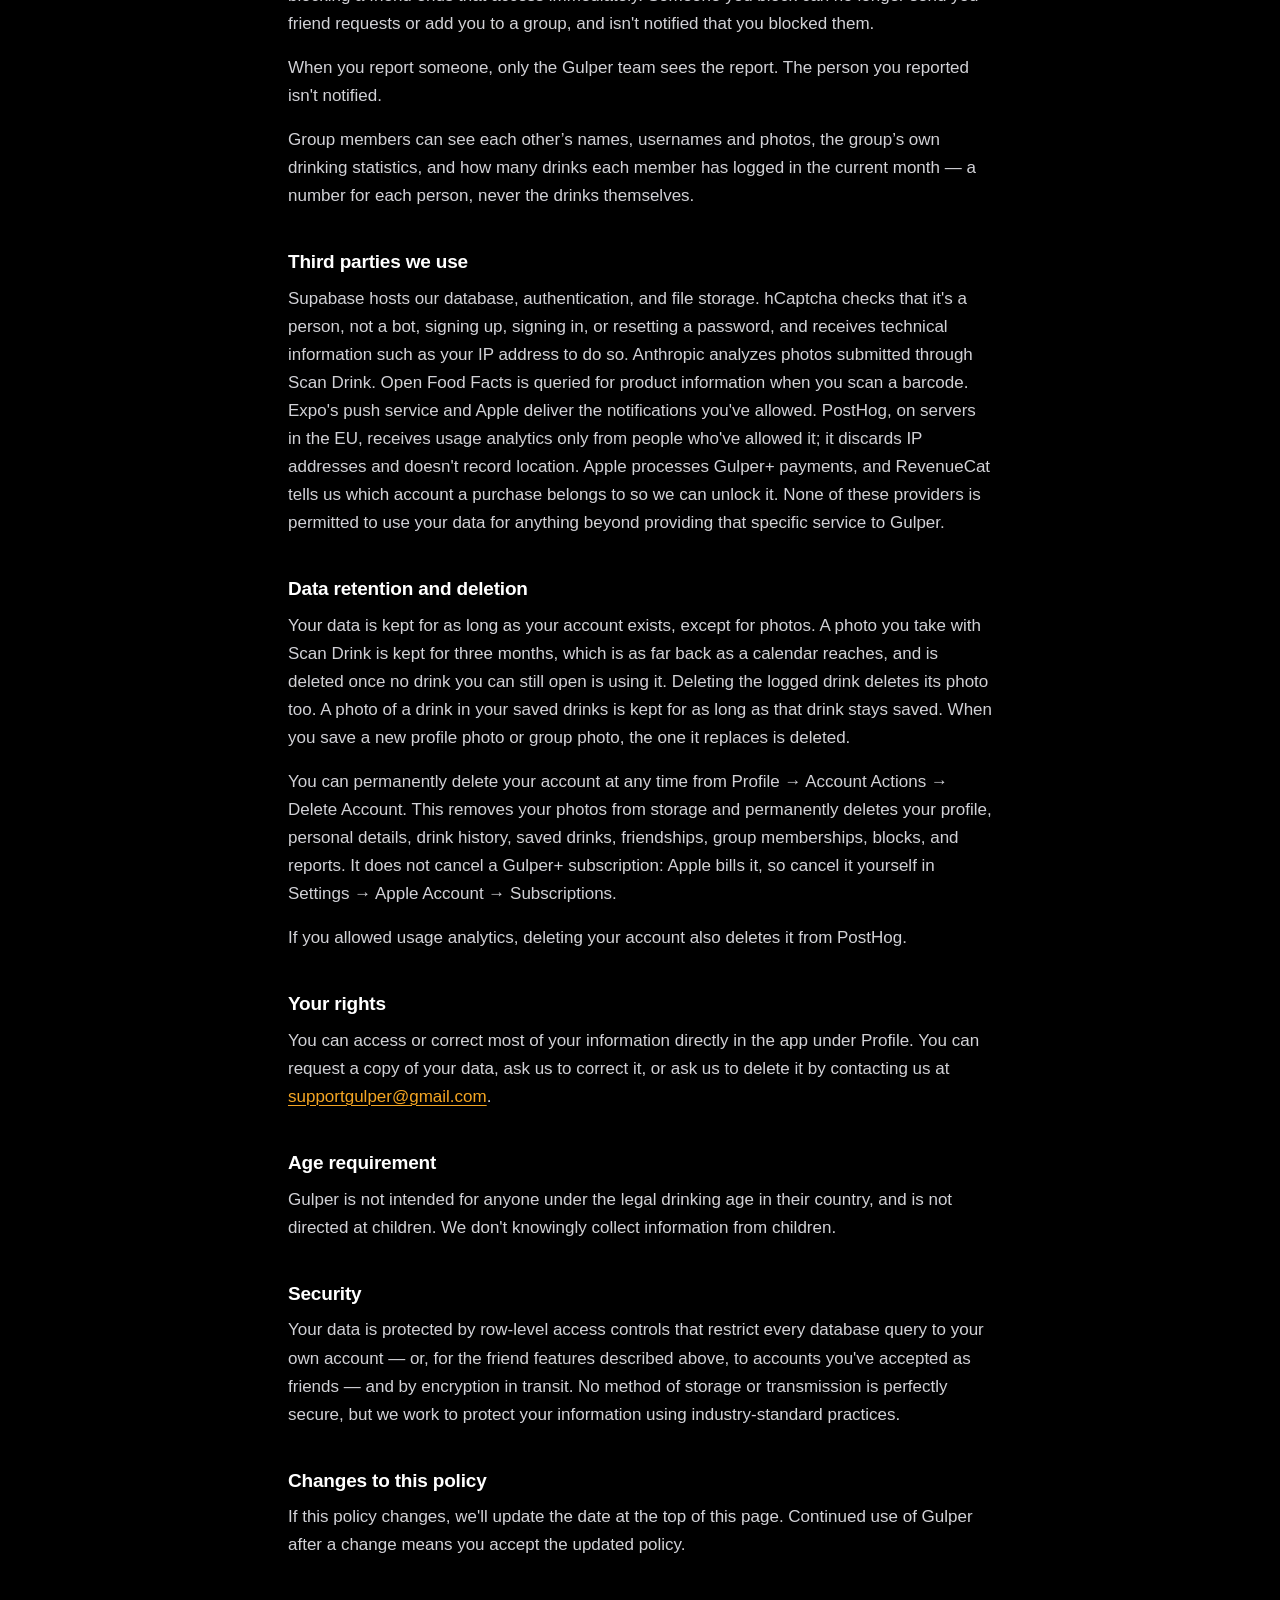
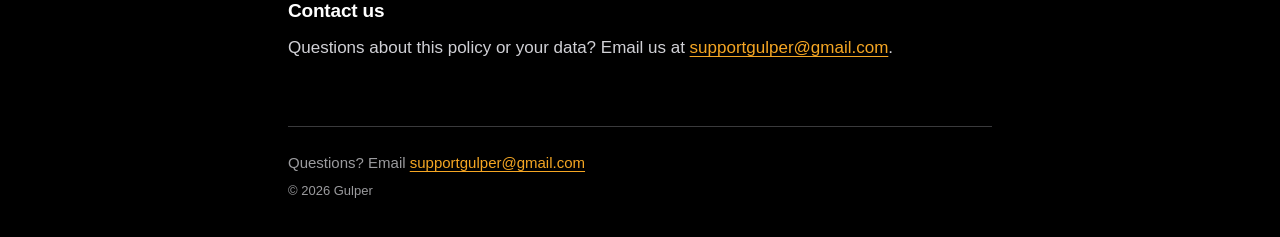
==== commit a9d6fead: "Privacy Policy: how long photos are kept, and the one a barcode scan takes Rebuilt from src/content/" ====
--- a/privacy/index.html
+++ b/privacy/index.html
@@ -18,7 +18,7 @@
 </header>
 <main>
 <h1>Privacy Policy</h1>
-<p class="updated">Last updated <time datetime="2026-10-06">October 6, 2026</time></p>
+<p class="updated">Last updated <time datetime="2026-10-09">October 9, 2026</time></p>
 <nav class="toc" aria-label="On this page">
   <p class="toc-title">On this page</p>
   <ul>
@@ -45,8 +45,8 @@
   <p><strong>Account:</strong> your email address, password (never stored in plain text), first name, last name, username, and profile photo.</p>
   <p><strong>Personal details:</strong> date of birth, height, weight, and gender. These are used to estimate your BAC and to power your insights. They are not shown on your public profile, but some of them are shared with friends you accept — see &quot;What other people can see&quot; below.</p>
   <p><strong>Drink logs:</strong> the name, ingredients, volume, ABV, photo, and time of each drink you log, when you logged it, and how: from the Drink Database, from your saved drinks, with a photo scan or with a barcode. At the start of a night's drinking we also ask how full your stomach is, and store that answer against that night's drinks — how much you've eaten changes how alcohol is absorbed, so it's an input to your BAC estimate. Gulper does not ask for or record your location.</p>
-  <p><strong>Photos for Scan Drink:</strong> a photo you take to identify a drink is sent to Anthropic, our AI provider, to analyze it. This only happens when you actively use Scan Drink, and your photos are only analyzed to answer that request — they are never used to train AI models.</p>
-  <p><strong>Barcodes:</strong> when you scan a product barcode, that barcode number is sent to Open Food Facts, a public product database, to look up the product's name, size, and alcohol content.</p>
+  <p><strong>Photos for Scan Drink:</strong> when you photograph a drink to identify it, that photo is sent to Anthropic, our AI provider, to analyze it. This only happens when you actively use Scan Drink, and your photos are only analyzed to answer that request — they are never used to train AI models. A photo taken while scanning a barcode is not sent to Anthropic; it is only stored with the drink, as described under Barcodes below.</p>
+  <p><strong>Barcodes:</strong> when you scan a product barcode, that barcode number is sent to Open Food Facts, a public product database, to look up the product's name, size, and alcohol content. The photo your camera takes at that moment is stored with the drink so its entry shows a picture, like any other scan — it isn't sent to Open Food Facts, to Anthropic, or anywhere else. If no photo was taken, the drink shows the product photo Open Food Facts holds, loaded from their servers.</p>
   <p><strong>Usage counts:</strong> we record the time of each drink and barcode scan you run, so we can enforce the daily scan limit on the free plan and prevent abuse of the AI scanning feature. These records count scans; they don't store what you scanned.</p>
   <p><strong>Social features:</strong> friend connections, group memberships, the people you block, and any report you make about another user (who you reported, the reason you chose, and when). Gulper has no messaging of any kind.</p>
   <p><strong>Subscription:</strong> your current plan (free or Gulper+), your billing cycle, and your renewal date. If you upgrade to Gulper+, the payment is handled entirely by Apple and charged to your Apple Account — Gulper never sees or stores your card number. RevenueCat, our subscription service, receives your Gulper account identifier and the purchase details from Apple so we know which account to unlock.</p>
@@ -77,7 +77,8 @@
 </section>
 <section id="data-retention-and-deletion">
   <h2>Data retention and deletion</h2>
-  <p>Your data is kept for as long as your account exists. You can permanently delete your account at any time from Profile → Account Actions → Delete Account. This removes your photos from storage and permanently deletes your profile, personal details, drink history, saved drinks, friendships, group memberships, blocks, and reports. It does not cancel a Gulper+ subscription: Apple bills it, so cancel it yourself in Settings → Apple Account → Subscriptions.</p>
+  <p>Your data is kept for as long as your account exists, except for photos. A photo you take with Scan Drink is kept for three months, which is as far back as a calendar reaches, and is deleted once no drink you can still open is using it. Deleting the logged drink deletes its photo too. A photo of a drink in your saved drinks is kept for as long as that drink stays saved. When you save a new profile photo or group photo, the one it replaces is deleted.</p>
+  <p>You can permanently delete your account at any time from Profile → Account Actions → Delete Account. This removes your photos from storage and permanently deletes your profile, personal details, drink history, saved drinks, friendships, group memberships, blocks, and reports. It does not cancel a Gulper+ subscription: Apple bills it, so cancel it yourself in Settings → Apple Account → Subscriptions.</p>
   <p>If you allowed usage analytics, deleting your account also deletes it from PostHog.</p>
 </section>
 <section id="your-rights">
